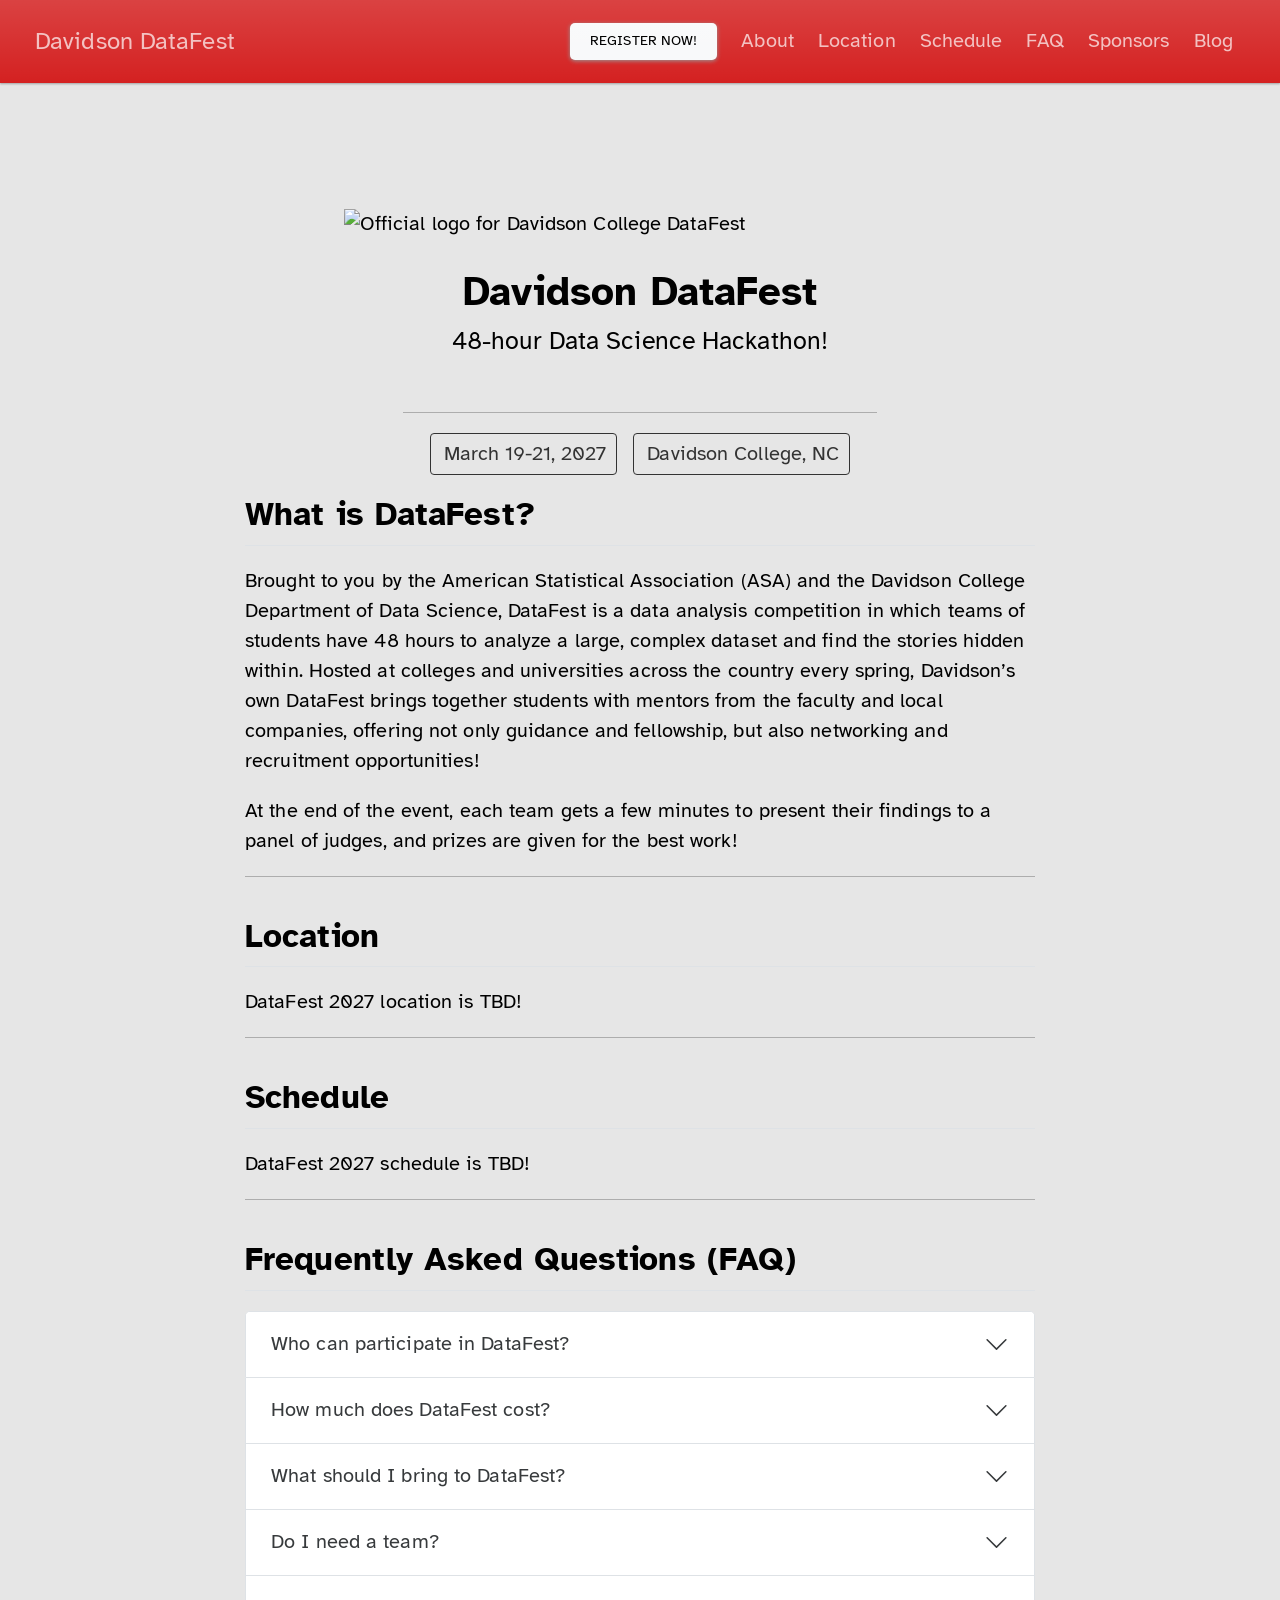
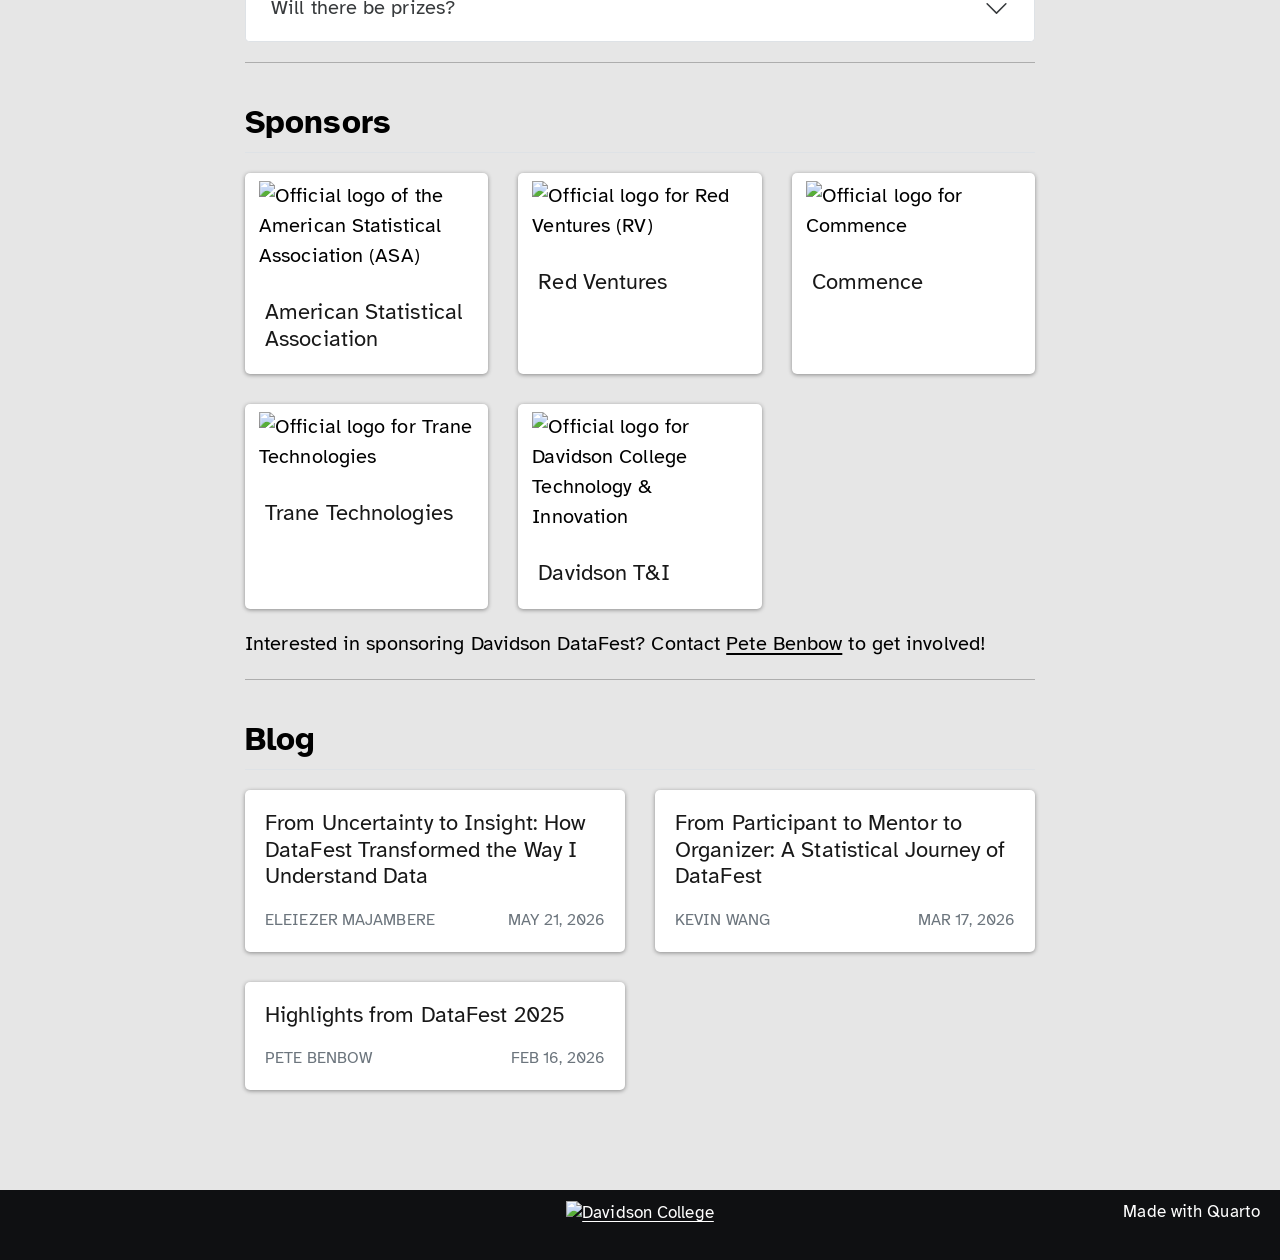
==== docs/index.html @ 332fe87e "Fix publish workflow: render in rocker/verse, not bare Quarto CLI blog/datafest2026.qmd runs an R ch" ====
<!DOCTYPE html>
<html xmlns="http://www.w3.org/1999/xhtml" lang="en" xml:lang="en"><head>

<meta charset="utf-8">
<meta name="generator" content="quarto-1.9.38">

<meta name="viewport" content="width=device-width, initial-scale=1.0, user-scalable=yes">


<title>Davidson DataFest</title>
<style>
/* Default styles provided by pandoc.
** See https://pandoc.org/MANUAL.html#variables-for-html for config info.
*/
code{white-space: pre-wrap;}
span.smallcaps{font-variant: small-caps;}
div.columns{display: flex; gap: min(4vw, 1.5em);}
div.column{flex: auto; overflow-x: auto;}
div.hanging-indent{margin-left: 1.5em; text-indent: -1.5em;}
ul.task-list{list-style: none;}
ul.task-list li input[type="checkbox"] {
  width: 0.8em;
  margin: 0 0.8em 0.2em -1em; /* quarto-specific, see https://github.com/quarto-dev/quarto-cli/issues/4556 */ 
  vertical-align: middle;
}
</style>


<script src="site_libs/quarto-nav/quarto-nav.js"></script>
<script src="site_libs/quarto-nav/headroom.min.js"></script>
<script src="site_libs/clipboard/clipboard.min.js"></script>
<script src="site_libs/quarto-search/autocomplete.umd.js"></script>
<script src="site_libs/quarto-search/fuse.min.js"></script>
<script src="site_libs/quarto-search/quarto-search.js"></script>
<meta name="quarto:offset" content="./">
<link href="./img/Circle-favicon-32x32.png" rel="icon" type="image/png">
<script src="site_libs/quarto-listing/list.min.js"></script>
<script src="site_libs/quarto-listing/quarto-listing.js"></script>
<script src="site_libs/quarto-html/quarto.js" type="module"></script>
<script src="site_libs/quarto-html/tabsets/tabsets.js" type="module"></script>
<script src="site_libs/quarto-html/popper.min.js"></script>
<script src="site_libs/quarto-html/tippy.umd.min.js"></script>
<link href="site_libs/quarto-html/tippy.css" rel="stylesheet">
<link href="site_libs/quarto-html/quarto-syntax-highlighting-15634bcf2e68342d4ad2dfa704d543f6.css" rel="stylesheet" id="quarto-text-highlighting-styles">
<script src="site_libs/bootstrap/bootstrap.min.js"></script>
<link href="site_libs/bootstrap/bootstrap-icons.css" rel="stylesheet">
<link href="site_libs/bootstrap/bootstrap-5e480b05771cd1fb9e33c2bde051bfa9.min.css" rel="stylesheet" append-hash="true" id="quarto-bootstrap" data-mode="light">
<link href="site_libs/quarto-contrib/accordion/accordion.css" rel="stylesheet">
<script id="quarto-search-options" type="application/json">{
  "location": "navbar",
  "copy-button": false,
  "collapse-after": 3,
  "panel-placement": "end",
  "type": "overlay",
  "limit": 50,
  "keyboard-shortcut": [
    "f",
    "/",
    "s"
  ],
  "show-item-context": false,
  "language": {
    "search-no-results-text": "No results",
    "search-matching-documents-text": "matching documents",
    "search-copy-link-title": "Copy link to search",
    "search-hide-matches-text": "Hide additional matches",
    "search-more-match-text": "more match in this document",
    "search-more-matches-text": "more matches in this document",
    "search-clear-button-title": "Clear",
    "search-text-placeholder": "",
    "search-detached-cancel-button-title": "Cancel",
    "search-submit-button-title": "Submit",
    "search-label": "Search"
  }
}</script>
<script>

  window.document.addEventListener("DOMContentLoaded", function (_event) {
    const listingTargetEl = window.document.querySelector('#listing-sponsors-listing .list');
    if (!listingTargetEl) {
      // No listing discovered, do not attach.
      return; 
    }

    const options = {
      valueNames: ['listing-title','listing-image','listing-image-alt',{ data: ['index'] },{ data: ['categories'] },{ data: ['listing-date-sort'] },{ data: ['listing-file-modified-sort'] }],
      
      searchColumns: ["listing-title","listing-image","listing-image-alt"],
    };

    window['quarto-listings'] = window['quarto-listings'] || {};
    window['quarto-listings']['listing-sponsors-listing'] = new List('listing-sponsors-listing', options);

    if (window['quarto-listing-loaded']) {
      window['quarto-listing-loaded']();
    }
  });

  window.addEventListener('hashchange',() => {
    if (window['quarto-listing-loaded']) {
      window['quarto-listing-loaded']();
    }
  })
  

  window.document.addEventListener("DOMContentLoaded", function (_event) {
    const listingTargetEl = window.document.querySelector('#listing-blog-listing .list');
    if (!listingTargetEl) {
      // No listing discovered, do not attach.
      return; 
    }

    const options = {
      valueNames: ['listing-title','listing-author','listing-date','listing-image','listing-description',{ data: ['index'] },{ data: ['categories'] },{ data: ['listing-date-sort'] },{ data: ['listing-file-modified-sort'] }],
      
      searchColumns: ["listing-title","listing-author","listing-date","listing-image","listing-description"],
    };

    window['quarto-listings'] = window['quarto-listings'] || {};
    window['quarto-listings']['listing-blog-listing'] = new List('listing-blog-listing', options);

    if (window['quarto-listing-loaded']) {
      window['quarto-listing-loaded']();
    }
  });

  window.addEventListener('hashchange',() => {
    if (window['quarto-listing-loaded']) {
      window['quarto-listing-loaded']();
    }
  })
  </script>
<style>html{ scroll-behavior: smooth; }</style>
<link rel="stylesheet" href="https://cdn.jsdelivr.net/npm/flipdown@0.3.2/dist/flipdown.min.css">
<script src="https://cdn.jsdelivr.net/npm/flipdown@0.3.2/dist/flipdown.min.js"></script>

  <script src="https://cdnjs.cloudflare.com/polyfill/v3/polyfill.min.js?features=es6"></script>
  <script defer="" src="https://cdn.jsdelivr.net/npm/mathjax@3/es5/tex-chtml-full.js" type="text/javascript"></script>

<script type="text/javascript">
const typesetMath = (el) => {
  if (window.MathJax) {
    // MathJax Typeset
    window.MathJax.typeset([el]);
  } else if (window.katex) {
    // KaTeX Render
    var mathElements = el.getElementsByClassName("math");
    var macros = [];
    for (var i = 0; i < mathElements.length; i++) {
      var texText = mathElements[i].firstChild;
      if (mathElements[i].tagName == "SPAN" && texText && texText.data) {
        window.katex.render(texText.data, mathElements[i], {
          displayMode: mathElements[i].classList.contains('display'),
          throwOnError: false,
          macros: macros,
          fleqn: false
        });
      }
    }
  }
}
window.Quarto = {
  typesetMath
};
</script>

<meta property="og:title" content="Davidson DataFest">
<meta property="og:description" content="48-hour Data Science Hackathon!">
<meta property="og:image" content="https://datasci.davidson.edu/datafest/img/datafest_davidson.png">
<meta property="og:site_name" content="Davidson DataFest">
<meta property="og:image:alt" content="Official logo for Davidson College DataFest">
<meta property="og:image:height" content="437">
<meta property="og:image:width" content="1634">
</head>

<body class="nav-fixed fullcontent quarto-light">

<div id="quarto-search-results"></div>
  <header id="quarto-header" class="headroom fixed-top">
    <nav class="navbar navbar-expand-lg " data-bs-theme="dark">
      <div class="navbar-container container-fluid">
      <div class="navbar-brand-container mx-auto">
    <a class="navbar-brand" href="./index.html">
    <span class="navbar-title">Davidson DataFest</span>
    </a>
  </div>
          <button class="navbar-toggler" type="button" data-bs-toggle="collapse" data-bs-target="#navbarCollapse" aria-controls="navbarCollapse" role="menu" aria-expanded="false" aria-label="Toggle navigation" onclick="if (window.quartoToggleHeadroom) { window.quartoToggleHeadroom(); }">
  <span class="navbar-toggler-icon"></span>
</button>
          <div class="collapse navbar-collapse" id="navbarCollapse">
            <ul class="navbar-nav navbar-nav-scroll ms-auto">
  <li class="nav-item">
    <a class="nav-link" href="https://forms.gle/tCDkfefZRxTFJRH79"> 
<span class="menu-text"><span class="btn btn-light">Register now!</span></span></a>
  </li>  
  <li class="nav-item">
    <a class="nav-link" href="./index.html#about"> 
<span class="menu-text">About</span></a>
  </li>  
  <li class="nav-item">
    <a class="nav-link" href="./index.html#location"> 
<span class="menu-text">Location</span></a>
  </li>  
  <li class="nav-item">
    <a class="nav-link" href="./index.html#schedule"> 
<span class="menu-text">Schedule</span></a>
  </li>  
  <li class="nav-item">
    <a class="nav-link" href="./index.html#faq"> 
<span class="menu-text">FAQ</span></a>
  </li>  
  <li class="nav-item">
    <a class="nav-link" href="./index.html#sponsors"> 
<span class="menu-text">Sponsors</span></a>
  </li>  
  <li class="nav-item">
    <a class="nav-link" href="./index.html#blog"> 
<span class="menu-text">Blog</span></a>
  </li>  
</ul>
          </div> <!-- /navcollapse -->
            <div class="quarto-navbar-tools">
</div>
      </div> <!-- /container-fluid -->
    </nav>
</header>
<!-- content -->
<div id="quarto-content" class="quarto-container page-columns page-rows-contents page-layout-article page-navbar">
<!-- sidebar -->
<!-- margin-sidebar -->
    
<!-- main -->
<main class="content" id="quarto-document-content">




<div class="quarto-about-jolla">
  <img src="img/datafest_davidson.png" alt="Official logo for Davidson College DataFest" class="about-image
  rectangle " style="width: 75%;" title="DataFest logo">
 <header id="title-block-header" class="quarto-title-block default">
<div class="quarto-title">
<h1 class="title">Davidson DataFest</h1>
<p class="subtitle lead">48-hour Data Science Hackathon!</p>
</div>
<div class="quarto-title-meta">
  </div>
</header><div id="hero-heading">
<div id="flipdown" class="flipdown" style="display:none;"></div>
<script>
  const targetDate = new Date('2027-03-19T15:00:00-05:00');
  const daysUntil = (targetDate - new Date()) / (1000 * 60 * 60 * 24);
  if (daysUntil > 0 && daysUntil < 100) {
    document.getElementById('flipdown').style.display = '';
    new FlipDown(targetDate.getTime() / 1000).start();
  }
</script>
</div> 
  <hr class="about-sep">
   <div class="about-links">
  <a href="" class="about-link" rel="" target="">
    <i class="bi bi-calendar-check-fill"></i>
     <span class="about-link-text">March 19-21, 2027</span>
  </a>
  <a href="" class="about-link" rel="" target="">
    <i class="bi bi-geo-alt-fill"></i>
     <span class="about-link-text">Davidson College, NC</span>
  </a>
</div>
</div>

<section id="about" class="level2">
<h2 data-anchor-id="about">What is DataFest?</h2>
<p>Brought to you by the American Statistical Association (ASA) and the Davidson College Department of Data Science, DataFest is a data analysis competition in which teams of students have 48 hours to analyze a large, complex dataset and find the stories hidden within. Hosted at colleges and universities across the country every spring, Davidson’s own DataFest brings together students with mentors from the faculty and local companies, offering not only guidance and fellowship, but also networking and recruitment opportunities!</p>
<p>At the end of the event, each team gets a few minutes to present their findings to a panel of judges, and prizes are given for the best work!</p>
<hr>
</section>
<section id="location" class="level2">
<h2 data-anchor-id="location">Location</h2>
<p>DataFest 2027 location is TBD!</p>
<!-- will be taking place in the Watson Life Sciences building on Davidson's campus. Limited parking is available in the Preyer lot, which is directly across the street at 226 Concord Rd, Davidson, NC 28036. Additional public parking is available along Concord Road.

<iframe src="https://www.google.com/maps/embed?pb=!1m18!1m12!1m3!1d1433.7712338430547!2d-80.84767879290608!3d35.49958731445351!2m3!1f0!2f0!3f0!3m2!1i1024!2i768!4f13.1!3m3!1m2!1s0x8856aa3657441de1%3A0x75a76ac021be6677!2sWatson%20Life%20Sciences%2C%20225%20Concord%20Rd%2C%20Davidson%2C%20NC%2028036!5e1!3m2!1sen!2sus!4v1770923375616!5m2!1sen!2sus" width="100%" height="450" style="border:0;" allowfullscreen="" loading="lazy" referrerpolicy="no-referrer-when-downgrade"></iframe>

![Map showing DataFest parking locations](img/datafest_parking.png){.lightbox}

![Watson floorplan showing key DataFest locations](img/watson_floorplan.png){.lightbox} -->
<hr>
</section>
<section id="schedule" class="level2">
<h2 data-anchor-id="schedule">Schedule</h2>
<p>DataFest 2027 schedule is TBD!</p>
<!-- ::: {.callout-note appearance="minimal"}

## Friday, March 20

|  |  |  |
|-----------|----------------------|----------|
| 3:30 - 4:00 PM | Sign in at the welcome desk, get your nametag and t-shirt, and proceed to Dana 146 for the kickoff. | Watson 140 (Blue) |
| 4:00 - 5:00 PM | Attend the **kickoff** event! Learn about our sponsors and this year's competition, and receive access to the dataset. | Dana 146 |
| 5:00 - 5:30 PM | Find a spot for your team in one of our group workspaces spread throughout Watson, and begin your initial data review and brainstorming! | Group workspaces |
| 5:30 - 6:00 PM | **Workshop**: "Organizing Your DataFest Project with Kanban" by Prof. Pete Benbow (Data Science) | Dana 146 |
| 6:00 - 6:30 PM | **Workshop**: "Working with your Data" by special guest speaker | Dana 146 |
| 6:30 - 7:00 PM | Pick up your Osito's Tacos dinner, take it back to your workspace, and get to work! | Watson 140 (Blue) |
| 7:00 - 7:30 PM | **Workshop**: "Finding Census Data" by Drs. Heyer and Wang and Prof. Benbow | Dana 146 |
| 7:30 - 10:00 PM | Work session | Group workspaces |

:::

::: {.callout-note appearance="minimal"}

## Saturday, March 21

|  |  |  |
|-----------|----------------------|----------|
| 9:00 - 10:00 AM | Pick up breakfast and coffee | Watson 140 (Blue) |
| 10:00 - 10:30 AM | **Workshop**: "Maps in R" by Dr. Laurie Heyer (Data Science) | Dana 146 |
| 10:30 - 11:00 AM | **Workshop**: "Machine Learning with Python" by Dr. Kevin Wang (Data Science) | Dana 146 |
| 11:00 AM - 12:30 PM | Work session | Group workspaces |
| 12:30 - 1:00 PM | Pick up your Mandolino's lunch! | Watson 140 (Blue) |
| 1:00 - 6:30 PM | Work session | Group workspaces |
| 6:30 - 7:00 PM | Pick up your Masala Mastee dinner! | Watson 140 (Blue) |
| 7:00 - 10:00 PM | Work session | Group workspaces |

:::

::: {.callout-note appearance="minimal"}

## Sunday, March 22

|  |  |  |
|-----------|----------------------|----------|
| 10:00 - 10:30 AM | Enjoy brunch, brought to you by Milkbread! | Watson 140 (Blue) |
| 10:30 AM - 12:30 PM | Work session | Group workspaces |
| 12:30 - 1:30 PM | Upload slides & practice presentations | Group workspaces |
| 1:30 - 2:45 PM | Present your work! Each team will have 3 minutes to share their insights and what they accomplished. | Dana 146 |
| 2:45 - 3:30 PM | Enjoy a snack and network with our sponsors while the judges deliberate. | Dana-Watson Courtyard |
| 3:30 - 4:00 PM | Attend the final ceremony where awards will be announced and a boatload of gratitude will be shared! | Dana 146 |

::: -->
<hr>
</section>
<section id="faq" class="level2">
<h2 data-anchor-id="faq">Frequently Asked Questions (FAQ)</h2>
<p></p><div id="faq" class="accordion quarto-accordion">
<div class="accordion-item">
<div class="accordion-header" id="heading-faq-datafestrticipate">
<button class="accordion-button collapsed" type="button" data-bs-toggle="collapse" data-bs-target="#collapse-faq-datafestrticipate" aria-expanded="false" aria-controls="collapse-faq-datafestrticipate">
<div class="accordion-header-content">Who can participate in DataFest?</div></button>
</div>
<div id="collapse-faq-datafestrticipate" class="accordion-collapse collapse" aria-labelledby="heading-faq-datafestrticipate" data-bs-parent="faq">
<div class="accordion-body">
<div class="accordion-body-content">DataFest is open to all currently-enrolled Davidson students. We want a diverse group representing various majors, class years, and skill levels to participate!</div></div>
</div>
</div>
<div class="accordion-item">
<div class="accordion-header" id="heading-faq-festcostticipants">
<button class="accordion-button collapsed" type="button" data-bs-toggle="collapse" data-bs-target="#collapse-faq-festcostticipants" aria-expanded="false" aria-controls="collapse-faq-festcostticipants">
<div class="accordion-header-content">How much does DataFest cost?</div></button>
</div>
<div id="collapse-faq-festcostticipants" class="accordion-collapse collapse" aria-labelledby="heading-faq-festcostticipants" data-bs-parent="faq">
<div class="accordion-body">
<div class="accordion-body-content">Participation in DataFest is 100% free to Davidson students! Our sponsors and the Data Science department will provide meals, snacks, and drinks for all participants.</div></div>
</div>
</div>
<div class="accordion-item">
<div class="accordion-header" id="heading-faq-datafestwithdata">
<button class="accordion-button collapsed" type="button" data-bs-toggle="collapse" data-bs-target="#collapse-faq-datafestwithdata" aria-expanded="false" aria-controls="collapse-faq-datafestwithdata">
<div class="accordion-header-content">What should I bring to DataFest?</div></button>
</div>
<div id="collapse-faq-datafestwithdata" class="accordion-collapse collapse" aria-labelledby="heading-faq-datafestwithdata" data-bs-parent="faq">
<div class="accordion-body">
<div class="accordion-body-content">Bring your laptop and charger, a water bottle, and any other essentials you might need for a full day of building cool stuff with data!</div></div>
</div>
</div>
<div class="accordion-item">
<div class="accordion-header" id="heading-faq-edateamtionform">
<button class="accordion-button collapsed" type="button" data-bs-toggle="collapse" data-bs-target="#collapse-faq-edateamtionform" aria-expanded="false" aria-controls="collapse-faq-edateamtionform">
<div class="accordion-header-content">Do I need a team?</div></button>
</div>
<div id="collapse-faq-edateamtionform" class="accordion-collapse collapse" aria-labelledby="heading-faq-edateamtionform" data-bs-parent="faq">
<div class="accordion-body">
<div class="accordion-body-content">While DataFest does organize students into teams of three, we do not require you to bring your own team with you. If you show up solo, we will find a team for you! But you can also form your own team prior to DataFest if you like by adding your teammates’ names on the registration form.</div></div>
</div>
</div>
<div class="accordion-item">
<div class="accordion-header" id="heading-faq-beprizestinsight">
<button class="accordion-button collapsed" type="button" data-bs-toggle="collapse" data-bs-target="#collapse-faq-beprizestinsight" aria-expanded="false" aria-controls="collapse-faq-beprizestinsight">
<div class="accordion-header-content">Will there be prizes?</div></button>
</div>
<div id="collapse-faq-beprizestinsight" class="accordion-collapse collapse" aria-labelledby="heading-faq-beprizestinsight" data-bs-parent="faq">
<div class="accordion-body">
<div class="accordion-body-content">Yes! We will be raffling off prizes throughout the weekend, plus teams have the opportunity to win additional prizes under three award categories that will be judged on the final day of the competition: (1) Best Visualization, (2) Best Use of External Data, and (3) Best Insight.</div></div>
</div>
</div>
</div>
<p></p>
<hr>
</section>
<section id="sponsors" class="level2">
<h2 data-anchor-id="sponsors">Sponsors</h2>
<div id="listing-sponsors-listing" class="quarto-listing quarto-listing-container-grid">
<div class="list grid quarto-listing-cols-3">
<div class="g-col-1" data-index="0">
<a href="https://www.amstat.org/" class="quarto-grid-link">
<div class="quarto-grid-item card h-100 card-left">
<p class="card-img-top">
<img loading="lazy" src="img/asa_logo.png" class="thumbnail-image card-img" style="height: 150px;" alt="Official logo of the American Statistical Association (ASA)">
</p>
<div class="card-body post-contents">
<h5 class="no-anchor card-title listing-title">
American Statistical Association
</h5>
</div>
</div></a>
</div>
<div class="g-col-1" data-index="1">
<a href="https://www.redventures.com/" class="quarto-grid-link">
<div class="quarto-grid-item card h-100 card-left">
<p class="card-img-top">
<img loading="lazy" src="img/RV-Primary-Glyph-Full-Color.png" class="thumbnail-image card-img" style="height: 150px;" alt="Official logo for Red Ventures (RV)">
</p>
<div class="card-body post-contents">
<h5 class="no-anchor card-title listing-title">
Red Ventures
</h5>
</div>
</div></a>
</div>
<div class="g-col-1" data-index="2">
<a href="https://www.commence.ai/" class="quarto-grid-link">
<div class="quarto-grid-item card h-100 card-left">
<p class="card-img-top">
<img loading="lazy" src="img/commence_ai_logo.jpg" class="thumbnail-image card-img" style="height: 150px;" alt="Official logo for Commence">
</p>
<div class="card-body post-contents">
<h5 class="no-anchor card-title listing-title">
Commence
</h5>
</div>
</div></a>
</div>
<div class="g-col-1" data-index="3">
<a href="https://www.tranetechnologies.com/" class="quarto-grid-link">
<div class="quarto-grid-item card h-100 card-left">
<p class="card-img-top">
<img loading="lazy" src="img/trane-logo.png" class="thumbnail-image card-img" style="height: 150px;" alt="Official logo for Trane Technologies">
</p>
<div class="card-body post-contents">
<h5 class="no-anchor card-title listing-title">
Trane Technologies
</h5>
</div>
</div></a>
</div>
<div class="g-col-1" data-index="4">
<a href="https://www.davidson.edu/offices-and-services/technology-innovation" class="quarto-grid-link">
<div class="quarto-grid-item card h-100 card-left">
<p class="card-img-top">
<img loading="lazy" src="img/ti-CMYK-stacked-vector.png" class="thumbnail-image card-img" style="height: 150px;" alt="Official logo for Davidson College Technology &amp; Innovation">
</p>
<div class="card-body post-contents">
<h5 class="no-anchor card-title listing-title">
Davidson T&amp;I
</h5>
</div>
</div></a>
</div>
</div>
<div class="listing-no-matching d-none">No matching items</div>
</div>
<p>Interested in sponsoring Davidson DataFest? Contact <a href="mailto:pebenbow@davidson.edu">Pete Benbow</a> to get involved!</p>
<hr>
</section>
<section id="blog" class="level2">
<h2 data-anchor-id="blog">Blog</h2>
<div id="listing-blog-listing" class="quarto-listing quarto-listing-container-grid">
<div class="list grid quarto-listing-cols-2">
<div class="g-col-1" data-index="0" data-listing-date-sort="1779336000000" data-listing-file-modified-sort="1786376894386" data-listing-date-modified-sort="NaN" data-listing-reading-time-sort="2" data-listing-word-count-sort="212">
<a href="./blog/datafest2026.html" class="quarto-grid-link">
<div class="quarto-grid-item card h-100 card-left">
<!-- img(9CEB782EFEE6)[progressive=false, height=150px, lazy=true]:blog-listing:blog/datafest2026.html -->
<div class="card-body post-contents">
<h5 class="no-anchor card-title listing-title">
From Uncertainty to Insight: How DataFest Transformed the Way I Understand Data
</h5>
<div class="card-text listing-description delink">
<!-- desc(5A0113B34292)[max=175]:blog/datafest2026.html -->
</div>
<div class="card-attribution card-text-small justify">
<div class="listing-author">
Eleiezer Majambere
</div>
<div class="listing-date">
May 21, 2026
</div>
</div>
</div>
</div></a>
</div>
<div class="g-col-1" data-index="1" data-listing-date-sort="1773720000000" data-listing-file-modified-sort="1786376894387" data-listing-date-modified-sort="NaN" data-listing-reading-time-sort="4" data-listing-word-count-sort="753">
<a href="./blog/from_participant_to_mentor_to_organizer.html" class="quarto-grid-link">
<div class="quarto-grid-item card h-100 card-left">
<!-- img(9CEB782EFEE6)[progressive=false, height=150px, lazy=true]:blog-listing:blog/from_participant_to_mentor_to_organizer.html -->
<div class="card-body post-contents">
<h5 class="no-anchor card-title listing-title">
From Participant to Mentor to Organizer: A Statistical Journey of DataFest
</h5>
<div class="card-text listing-description delink">
<!-- desc(5A0113B34292)[max=175]:blog/from_participant_to_mentor_to_organizer.html -->
</div>
<div class="card-attribution card-text-small justify">
<div class="listing-author">
Kevin Wang
</div>
<div class="listing-date">
Mar 17, 2026
</div>
</div>
</div>
</div></a>
</div>
<div class="g-col-1" data-index="2" data-listing-date-sort="1771218000000" data-listing-file-modified-sort="1786376894385" data-listing-date-modified-sort="NaN" data-listing-reading-time-sort="1" data-listing-word-count-sort="114">
<a href="./blog/datafest2025.html" class="quarto-grid-link">
<div class="quarto-grid-item card h-100 card-left">
<!-- img(9CEB782EFEE6)[progressive=false, height=150px, lazy=true]:blog-listing:blog/datafest2025.html -->
<div class="card-body post-contents">
<h5 class="no-anchor card-title listing-title">
Highlights from DataFest 2025
</h5>
<div class="card-text listing-description delink">
<!-- desc(5A0113B34292)[max=175]:blog/datafest2025.html -->
</div>
<div class="card-attribution card-text-small justify">
<div class="listing-author">
Pete Benbow
</div>
<div class="listing-date">
Feb 16, 2026
</div>
</div>
</div>
</div></a>
</div>
</div>
<div class="listing-no-matching d-none">No matching items</div>
</div>




</section>

</main> <!-- /main -->
<script id="quarto-html-after-body" type="application/javascript">
  window.document.addEventListener("DOMContentLoaded", function (event) {
    const isCodeAnnotation = (el) => {
      for (const clz of el.classList) {
        if (clz.startsWith('code-annotation-')) {                     
          return true;
        }
      }
      return false;
    }
    const onCopySuccess = function(e) {
      // button target
      const button = e.trigger;
      // don't keep focus
      button.blur();
      // flash "checked"
      button.classList.add('code-copy-button-checked');
      var currentTitle = button.getAttribute("title");
      button.setAttribute("title", "Copied!");
      let tooltip;
      if (window.bootstrap) {
        button.setAttribute("data-bs-toggle", "tooltip");
        button.setAttribute("data-bs-placement", "left");
        button.setAttribute("data-bs-title", "Copied!");
        tooltip = new bootstrap.Tooltip(button, 
          { trigger: "manual", 
            customClass: "code-copy-button-tooltip",
            offset: [0, -8]});
        tooltip.show();    
      }
      setTimeout(function() {
        if (tooltip) {
          tooltip.hide();
          button.removeAttribute("data-bs-title");
          button.removeAttribute("data-bs-toggle");
          button.removeAttribute("data-bs-placement");
        }
        button.setAttribute("title", currentTitle);
        button.classList.remove('code-copy-button-checked');
      }, 1000);
      // clear code selection
      e.clearSelection();
    }
    const getTextToCopy = function(trigger) {
      const outerScaffold = trigger.parentElement.cloneNode(true);
      const codeEl = outerScaffold.querySelector('code');
      for (const childEl of codeEl.children) {
        if (isCodeAnnotation(childEl)) {
          childEl.remove();
        }
      }
      return codeEl.innerText;
    }
    const clipboard = new window.ClipboardJS('.code-copy-button:not([data-in-quarto-modal])', {
      text: getTextToCopy
    });
    clipboard.on('success', onCopySuccess);
    if (window.document.getElementById('quarto-embedded-source-code-modal')) {
      const clipboardModal = new window.ClipboardJS('.code-copy-button[data-in-quarto-modal]', {
        text: getTextToCopy,
        container: window.document.getElementById('quarto-embedded-source-code-modal')
      });
      clipboardModal.on('success', onCopySuccess);
    }
      var localhostRegex = new RegExp(/^(?:http|https):\/\/localhost\:?[0-9]*\//);
      var mailtoRegex = new RegExp(/^mailto:/);
        var filterRegex = new RegExp("https:\/\/datasci\.davidson\.edu\/datafest");
      var isInternal = (href) => {
          return filterRegex.test(href) || localhostRegex.test(href) || mailtoRegex.test(href);
      }
      // Inspect non-navigation links and adorn them if external
     var links = window.document.querySelectorAll('a[href]:not(.nav-link):not(.navbar-brand):not(.toc-action):not(.sidebar-link):not(.sidebar-item-toggle):not(.pagination-link):not(.no-external):not([aria-hidden]):not(.dropdown-item):not(.quarto-navigation-tool):not(.about-link)');
      for (var i=0; i<links.length; i++) {
        const link = links[i];
        if (!isInternal(link.href)) {
          // undo the damage that might have been done by quarto-nav.js in the case of
          // links that we want to consider external
          if (link.dataset.originalHref !== undefined) {
            link.href = link.dataset.originalHref;
          }
        }
      }
    function tippyHover(el, contentFn, onTriggerFn, onUntriggerFn) {
      const config = {
        allowHTML: true,
        maxWidth: 500,
        delay: 100,
        arrow: false,
        appendTo: function(el) {
            return el.parentElement;
        },
        interactive: true,
        interactiveBorder: 10,
        theme: 'quarto',
        placement: 'bottom-start',
      };
      if (contentFn) {
        config.content = contentFn;
      }
      if (onTriggerFn) {
        config.onTrigger = onTriggerFn;
      }
      if (onUntriggerFn) {
        config.onUntrigger = onUntriggerFn;
      }
      window.tippy(el, config); 
    }
    const noterefs = window.document.querySelectorAll('a[role="doc-noteref"]');
    for (var i=0; i<noterefs.length; i++) {
      const ref = noterefs[i];
      tippyHover(ref, function() {
        // use id or data attribute instead here
        let href = ref.getAttribute('data-footnote-href') || ref.getAttribute('href');
        try { href = new URL(href).hash; } catch {}
        const id = href.replace(/^#\/?/, "");
        const note = window.document.getElementById(id);
        if (note) {
          return note.innerHTML;
        } else {
          return "";
        }
      });
    }
    const xrefs = window.document.querySelectorAll('a.quarto-xref');
    const processXRef = (id, note) => {
      // Strip column container classes
      const stripColumnClz = (el) => {
        el.classList.remove("page-full", "page-columns");
        if (el.children) {
          for (const child of el.children) {
            stripColumnClz(child);
          }
        }
      }
      stripColumnClz(note)
      if (id === null || id.startsWith('sec-')) {
        // Special case sections, only their first couple elements
        const container = document.createElement("div");
        if (note.children && note.children.length > 2) {
          container.appendChild(note.children[0].cloneNode(true));
          for (let i = 1; i < note.children.length; i++) {
            const child = note.children[i];
            if (child.tagName === "P" && child.innerText === "") {
              continue;
            } else {
              container.appendChild(child.cloneNode(true));
              break;
            }
          }
          if (window.Quarto?.typesetMath) {
            window.Quarto.typesetMath(container);
          }
          return container.innerHTML
        } else {
          if (window.Quarto?.typesetMath) {
            window.Quarto.typesetMath(note);
          }
          return note.innerHTML;
        }
      } else {
        // Remove any anchor links if they are present
        const anchorLink = note.querySelector('a.anchorjs-link');
        if (anchorLink) {
          anchorLink.remove();
        }
        if (window.Quarto?.typesetMath) {
          window.Quarto.typesetMath(note);
        }
        if (note.classList.contains("callout")) {
          return note.outerHTML;
        } else {
          return note.innerHTML;
        }
      }
    }
    for (var i=0; i<xrefs.length; i++) {
      const xref = xrefs[i];
      tippyHover(xref, undefined, function(instance) {
        instance.disable();
        let url = xref.getAttribute('href');
        let hash = undefined; 
        if (url.startsWith('#')) {
          hash = url;
        } else {
          try { hash = new URL(url).hash; } catch {}
        }
        if (hash) {
          const id = hash.replace(/^#\/?/, "");
          const note = window.document.getElementById(id);
          if (note !== null) {
            try {
              const html = processXRef(id, note.cloneNode(true));
              instance.setContent(html);
            } finally {
              instance.enable();
              instance.show();
            }
          } else {
            // See if we can fetch this
            fetch(url.split('#')[0])
            .then(res => res.text())
            .then(html => {
              const parser = new DOMParser();
              const htmlDoc = parser.parseFromString(html, "text/html");
              const note = htmlDoc.getElementById(id);
              if (note !== null) {
                const html = processXRef(id, note);
                instance.setContent(html);
              } 
            }).finally(() => {
              instance.enable();
              instance.show();
            });
          }
        } else {
          // See if we can fetch a full url (with no hash to target)
          // This is a special case and we should probably do some content thinning / targeting
          fetch(url)
          .then(res => res.text())
          .then(html => {
            const parser = new DOMParser();
            const htmlDoc = parser.parseFromString(html, "text/html");
            const note = htmlDoc.querySelector('main.content');
            if (note !== null) {
              // This should only happen for chapter cross references
              // (since there is no id in the URL)
              // remove the first header
              if (note.children.length > 0 && note.children[0].tagName === "HEADER") {
                note.children[0].remove();
              }
              const html = processXRef(null, note);
              instance.setContent(html);
            } 
          }).finally(() => {
            instance.enable();
            instance.show();
          });
        }
      }, function(instance) {
      });
    }
        let selectedAnnoteEl;
        const selectorForAnnotation = ( cell, annotation) => {
          let cellAttr = 'data-code-cell="' + cell + '"';
          let lineAttr = 'data-code-annotation="' +  annotation + '"';
          const selector = 'span[' + cellAttr + '][' + lineAttr + ']';
          return selector;
        }
        const selectCodeLines = (annoteEl) => {
          const doc = window.document;
          const targetCell = annoteEl.getAttribute("data-target-cell");
          const targetAnnotation = annoteEl.getAttribute("data-target-annotation");
          const annoteSpan = window.document.querySelector(selectorForAnnotation(targetCell, targetAnnotation));
          const lines = annoteSpan.getAttribute("data-code-lines").split(",");
          const lineIds = lines.map((line) => {
            return targetCell + "-" + line;
          })
          let top = null;
          let height = null;
          let parent = null;
          if (lineIds.length > 0) {
              //compute the position of the single el (top and bottom and make a div)
              const el = window.document.getElementById(lineIds[0]);
              top = el.offsetTop;
              height = el.offsetHeight;
              parent = el.parentElement.parentElement;
            if (lineIds.length > 1) {
              const lastEl = window.document.getElementById(lineIds[lineIds.length - 1]);
              const bottom = lastEl.offsetTop + lastEl.offsetHeight;
              height = bottom - top;
            }
            if (top !== null && height !== null && parent !== null) {
              // cook up a div (if necessary) and position it 
              let div = window.document.getElementById("code-annotation-line-highlight");
              if (div === null) {
                div = window.document.createElement("div");
                div.setAttribute("id", "code-annotation-line-highlight");
                div.style.position = 'absolute';
                parent.appendChild(div);
              }
              div.style.top = top - 2 + "px";
              div.style.height = height + 4 + "px";
              div.style.left = 0;
              let gutterDiv = window.document.getElementById("code-annotation-line-highlight-gutter");
              if (gutterDiv === null) {
                gutterDiv = window.document.createElement("div");
                gutterDiv.setAttribute("id", "code-annotation-line-highlight-gutter");
                gutterDiv.style.position = 'absolute';
                const codeCell = window.document.getElementById(targetCell);
                const gutter = codeCell.querySelector('.code-annotation-gutter');
                gutter.appendChild(gutterDiv);
              }
              gutterDiv.style.top = top - 2 + "px";
              gutterDiv.style.height = height + 4 + "px";
            }
            selectedAnnoteEl = annoteEl;
          }
        };
        const unselectCodeLines = () => {
          const elementsIds = ["code-annotation-line-highlight", "code-annotation-line-highlight-gutter"];
          elementsIds.forEach((elId) => {
            const div = window.document.getElementById(elId);
            if (div) {
              div.remove();
            }
          });
          selectedAnnoteEl = undefined;
        };
          // Handle positioning of the toggle
      window.addEventListener(
        "resize",
        throttle(() => {
          elRect = undefined;
          if (selectedAnnoteEl) {
            selectCodeLines(selectedAnnoteEl);
          }
        }, 10)
      );
      function throttle(fn, ms) {
      let throttle = false;
      let timer;
        return (...args) => {
          if(!throttle) { // first call gets through
              fn.apply(this, args);
              throttle = true;
          } else { // all the others get throttled
              if(timer) clearTimeout(timer); // cancel #2
              timer = setTimeout(() => {
                fn.apply(this, args);
                timer = throttle = false;
              }, ms);
          }
        };
      }
        // Attach click handler to the DT
        const annoteDls = window.document.querySelectorAll('dt[data-target-cell]');
        for (const annoteDlNode of annoteDls) {
          annoteDlNode.addEventListener('click', (event) => {
            const clickedEl = event.target;
            if (clickedEl !== selectedAnnoteEl) {
              unselectCodeLines();
              const activeEl = window.document.querySelector('dt[data-target-cell].code-annotation-active');
              if (activeEl) {
                activeEl.classList.remove('code-annotation-active');
              }
              selectCodeLines(clickedEl);
              clickedEl.classList.add('code-annotation-active');
            } else {
              // Unselect the line
              unselectCodeLines();
              clickedEl.classList.remove('code-annotation-active');
            }
          });
        }
    const findCites = (el) => {
      const parentEl = el.parentElement;
      if (parentEl) {
        const cites = parentEl.dataset.cites;
        if (cites) {
          return {
            el,
            cites: cites.split(' ')
          };
        } else {
          return findCites(el.parentElement)
        }
      } else {
        return undefined;
      }
    };
    var bibliorefs = window.document.querySelectorAll('a[role="doc-biblioref"]');
    for (var i=0; i<bibliorefs.length; i++) {
      const ref = bibliorefs[i];
      const citeInfo = findCites(ref);
      if (citeInfo) {
        tippyHover(citeInfo.el, function() {
          var popup = window.document.createElement('div');
          citeInfo.cites.forEach(function(cite) {
            var citeDiv = window.document.createElement('div');
            citeDiv.classList.add('hanging-indent');
            citeDiv.classList.add('csl-entry');
            var biblioDiv = window.document.getElementById('ref-' + cite);
            if (biblioDiv) {
              citeDiv.innerHTML = biblioDiv.innerHTML;
            }
            popup.appendChild(citeDiv);
          });
          return popup.innerHTML;
        });
      }
    }
  });
  </script>
</div> <!-- /content -->
<footer class="footer">
  <div class="nav-footer">
    <div class="nav-footer-left">
      &nbsp;
    </div>   
    <div class="nav-footer-center">
<p><a href="https://davidson.edu"><img src="img/davidson-wordmark-horizontal-lockup-white_sm.png" class="img-fluid" style="width:50.0%" target="_blank" alt="Davidson College"></a></p>
</div>
    <div class="nav-footer-right">
<p>Made with Quarto</p>
</div>
  </div>
</footer>




<script src="site_libs/quarto-html/zenscroll-min.js"></script>
</body></html>
---- docs/site_libs/quarto-html/quarto-syntax-highlighting-15634bcf2e68342d4ad2dfa704d543f6.css ----
/* quarto syntax highlight colors */
:root {
  --quarto-hl-ot-color: #003B4F;
  --quarto-hl-at-color: #657422;
  --quarto-hl-ss-color: #20794D;
  --quarto-hl-an-color: #5E5E5E;
  --quarto-hl-fu-color: #4758AB;
  --quarto-hl-st-color: #20794D;
  --quarto-hl-cf-color: #003B4F;
  --quarto-hl-op-color: #5E5E5E;
  --quarto-hl-er-color: #AD0000;
  --quarto-hl-bn-color: #AD0000;
  --quarto-hl-al-color: #AD0000;
  --quarto-hl-va-color: #111111;
  --quarto-hl-bu-color: inherit;
  --quarto-hl-ex-color: inherit;
  --quarto-hl-pp-color: #AD0000;
  --quarto-hl-in-color: #5E5E5E;
  --quarto-hl-vs-color: #20794D;
  --quarto-hl-wa-color: #5E5E5E;
  --quarto-hl-do-color: #5E5E5E;
  --quarto-hl-im-color: #00769E;
  --quarto-hl-ch-color: #20794D;
  --quarto-hl-dt-color: #AD0000;
  --quarto-hl-fl-color: #AD0000;
  --quarto-hl-co-color: #5E5E5E;
  --quarto-hl-cv-color: #5E5E5E;
  --quarto-hl-cn-color: #8f5902;
  --quarto-hl-sc-color: #5E5E5E;
  --quarto-hl-dv-color: #AD0000;
  --quarto-hl-kw-color: #003B4F;
}

/* other quarto variables */
:root {
  --quarto-font-monospace: SFMono-Regular, Menlo, Monaco, Consolas, "Liberation Mono", "Courier New", monospace;
}

/* syntax highlight based on Pandoc's rules */
pre > code.sourceCode > span {
  color: #003B4F;
}

code.sourceCode > span {
  color: #003B4F;
}

div.sourceCode,
div.sourceCode pre.sourceCode {
  color: #003B4F;
}

/* Normal */
code span {
  color: #003B4F;
}

/* Alert */
code span.al {
  color: #AD0000;
  font-style: inherit;
}

/* Annotation */
code span.an {
  color: #5E5E5E;
  font-style: inherit;
}

/* Attribute */
code span.at {
  color: #657422;
  font-style: inherit;
}

/* BaseN */
code span.bn {
  color: #AD0000;
  font-style: inherit;
}

/* BuiltIn */
code span.bu {
  font-style: inherit;
}

/* ControlFlow */
code span.cf {
  color: #003B4F;
  font-weight: bold;
  font-style: inherit;
}

/* Char */
code span.ch {
  color: #20794D;
  font-style: inherit;
}

/* Constant */
code span.cn {
  color: #8f5902;
  font-style: inherit;
}

/* Comment */
code span.co {
  color: #5E5E5E;
  font-style: inherit;
}

/* CommentVar */
code span.cv {
  color: #5E5E5E;
  font-style: italic;
}

/* Documentation */
code span.do {
  color: #5E5E5E;
  font-style: italic;
}

/* DataType */
code span.dt {
  color: #AD0000;
  font-style: inherit;
}

/* DecVal */
code span.dv {
  color: #AD0000;
  font-style: inherit;
}

/* Error */
code span.er {
  color: #AD0000;
  font-style: inherit;
}

/* Extension */
code span.ex {
  font-style: inherit;
}

/* Float */
code span.fl {
  color: #AD0000;
  font-style: inherit;
}

/* Function */
code span.fu {
  color: #4758AB;
  font-style: inherit;
}

/* Import */
code span.im {
  color: #00769E;
  font-style: inherit;
}

/* Information */
code span.in {
  color: #5E5E5E;
  font-style: inherit;
}

/* Keyword */
code span.kw {
  color: #003B4F;
  font-weight: bold;
  font-style: inherit;
}

/* Operator */
code span.op {
  color: #5E5E5E;
  font-style: inherit;
}

/* Other */
code span.ot {
  color: #003B4F;
  font-style: inherit;
}

/* Preprocessor */
code span.pp {
  color: #AD0000;
  font-style: inherit;
}

/* SpecialChar */
code span.sc {
  color: #5E5E5E;
  font-style: inherit;
}

/* SpecialString */
code span.ss {
  color: #20794D;
  font-style: inherit;
}

/* String */
code span.st {
  color: #20794D;
  font-style: inherit;
}

/* Variable */
code span.va {
  color: #111111;
  font-style: inherit;
}

/* VerbatimString */
code span.vs {
  color: #20794D;
  font-style: inherit;
}

/* Warning */
code span.wa {
  color: #5E5E5E;
  font-style: italic;
}

.prevent-inlining {
  content: "</";
}

/*# sourceMappingURL=f23921c56f73e400b49028c9186a1aa0.css.map */
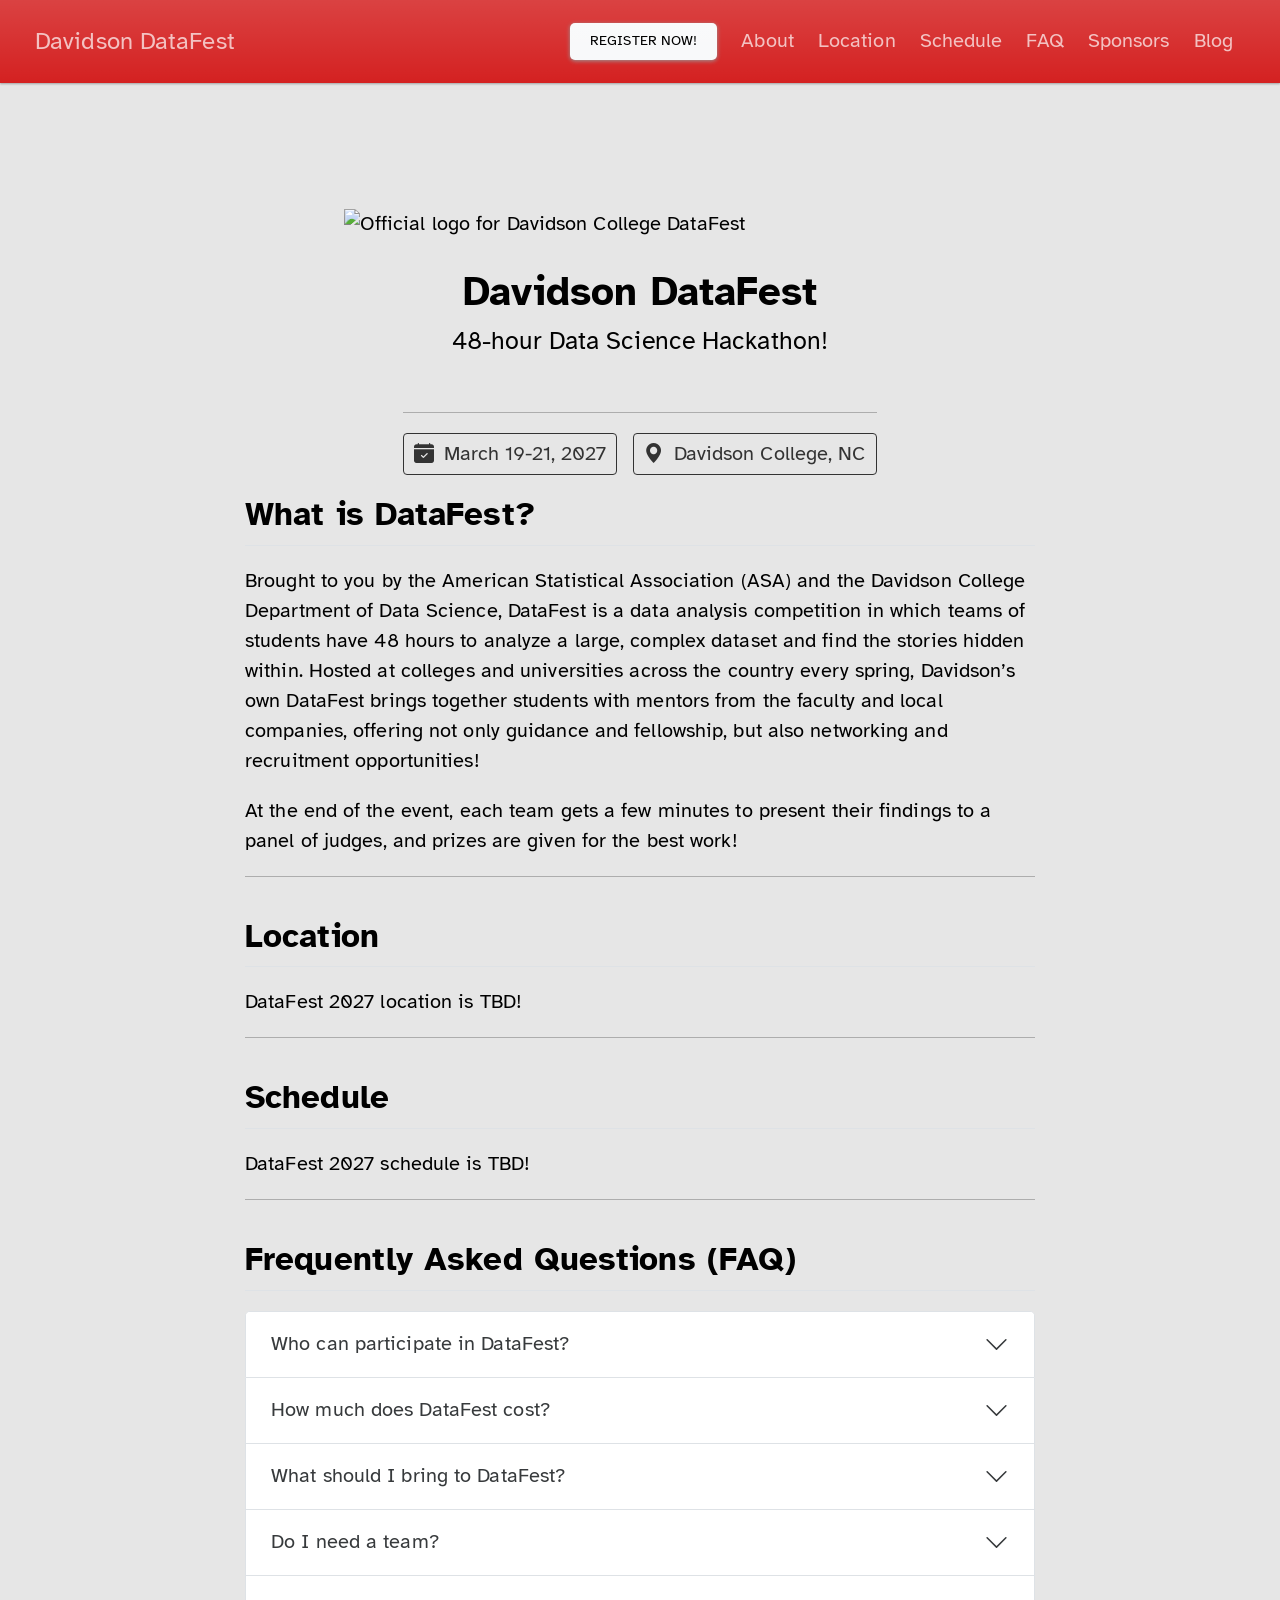
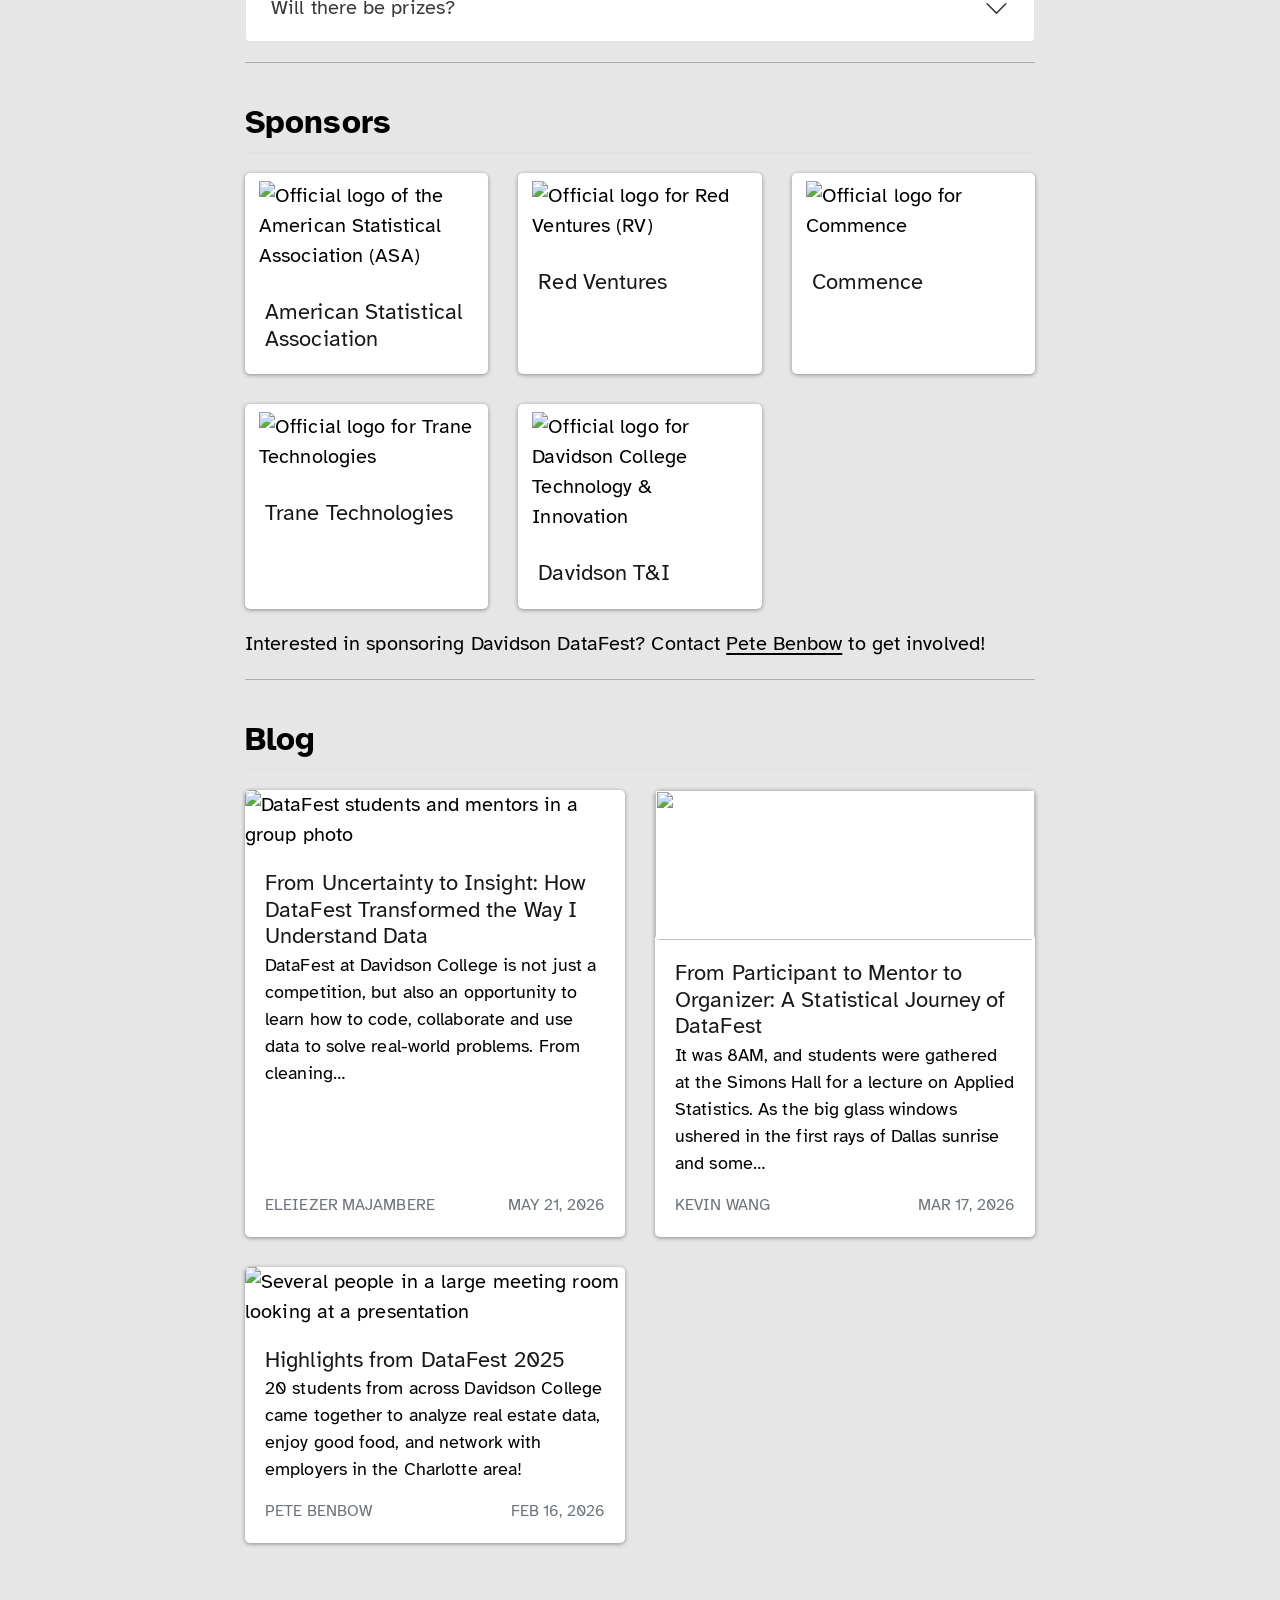
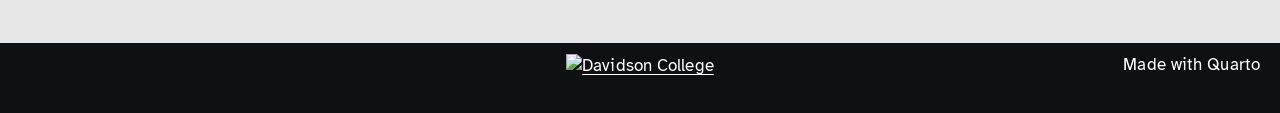
==== commit bd53f36e: "Revert accidental docs/ re-render from local Quarto 1.9.38 The previous commit's git add -A accident" ====
--- a/docs/index.html
+++ b/docs/index.html
@@ -2,16 +2,13 @@
 <html xmlns="http://www.w3.org/1999/xhtml" lang="en" xml:lang="en"><head>
 
 <meta charset="utf-8">
-<meta name="generator" content="quarto-1.9.38">
+<meta name="generator" content="quarto-1.6.40">
 
 <meta name="viewport" content="width=device-width, initial-scale=1.0, user-scalable=yes">
 
 
 <title>Davidson DataFest</title>
 <style>
-/* Default styles provided by pandoc.
-** See https://pandoc.org/MANUAL.html#variables-for-html for config info.
-*/
 code{white-space: pre-wrap;}
 span.smallcaps{font-variant: small-caps;}
 div.columns{display: flex; gap: min(4vw, 1.5em);}
@@ -36,15 +33,14 @@
 <link href="./img/Circle-favicon-32x32.png" rel="icon" type="image/png">
 <script src="site_libs/quarto-listing/list.min.js"></script>
 <script src="site_libs/quarto-listing/quarto-listing.js"></script>
-<script src="site_libs/quarto-html/quarto.js" type="module"></script>
-<script src="site_libs/quarto-html/tabsets/tabsets.js" type="module"></script>
+<script src="site_libs/quarto-html/quarto.js"></script>
 <script src="site_libs/quarto-html/popper.min.js"></script>
 <script src="site_libs/quarto-html/tippy.umd.min.js"></script>
 <link href="site_libs/quarto-html/tippy.css" rel="stylesheet">
-<link href="site_libs/quarto-html/quarto-syntax-highlighting-15634bcf2e68342d4ad2dfa704d543f6.css" rel="stylesheet" id="quarto-text-highlighting-styles">
+<link href="site_libs/quarto-html/quarto-syntax-highlighting-549806ee2085284f45b00abea8c6df48.css" rel="stylesheet" id="quarto-text-highlighting-styles">
 <script src="site_libs/bootstrap/bootstrap.min.js"></script>
 <link href="site_libs/bootstrap/bootstrap-icons.css" rel="stylesheet">
-<link href="site_libs/bootstrap/bootstrap-5e480b05771cd1fb9e33c2bde051bfa9.min.css" rel="stylesheet" append-hash="true" id="quarto-bootstrap" data-mode="light">
+<link href="site_libs/bootstrap/bootstrap-d6798761167c14416198b8fd769de860.min.css" rel="stylesheet" append-hash="true" id="quarto-bootstrap" data-mode="light">
 <link href="site_libs/quarto-contrib/accordion/accordion.css" rel="stylesheet">
 <script id="quarto-search-options" type="application/json">{
   "location": "navbar",
@@ -135,7 +131,7 @@
 <script src="https://cdn.jsdelivr.net/npm/flipdown@0.3.2/dist/flipdown.min.js"></script>
 
   <script src="https://cdnjs.cloudflare.com/polyfill/v3/polyfill.min.js?features=es6"></script>
-  <script defer="" src="https://cdn.jsdelivr.net/npm/mathjax@3/es5/tex-chtml-full.js" type="text/javascript"></script>
+  <script src="https://cdn.jsdelivr.net/npm/mathjax@3/es5/tex-chtml-full.js" type="text/javascript"></script>
 
 <script type="text/javascript">
 const typesetMath = (el) => {
@@ -148,7 +144,7 @@
     var macros = [];
     for (var i = 0; i < mathElements.length; i++) {
       var texText = mathElements[i].firstChild;
-      if (mathElements[i].tagName == "SPAN" && texText && texText.data) {
+      if (mathElements[i].tagName == "SPAN") {
         window.katex.render(texText.data, mathElements[i], {
           displayMode: mathElements[i].classList.contains('display'),
           throwOnError: false,
@@ -166,14 +162,14 @@
 
 <meta property="og:title" content="Davidson DataFest">
 <meta property="og:description" content="48-hour Data Science Hackathon!">
-<meta property="og:image" content="https://datasci.davidson.edu/datafest/img/datafest_davidson.png">
+<meta property="og:image" content="https://davidsoncollege-datascience.github.io/datafest/img/datafest_davidson.png">
 <meta property="og:site_name" content="Davidson DataFest">
 <meta property="og:image:alt" content="Official logo for Davidson College DataFest">
 <meta property="og:image:height" content="437">
 <meta property="og:image:width" content="1634">
 </head>
 
-<body class="nav-fixed fullcontent quarto-light">
+<body class="nav-fixed fullcontent">
 
 <div id="quarto-search-results"></div>
   <header id="quarto-header" class="headroom fixed-top">
@@ -405,69 +401,76 @@
 <a href="https://www.amstat.org/" class="quarto-grid-link">
 <div class="quarto-grid-item card h-100 card-left">
 <p class="card-img-top">
-<img loading="lazy" src="img/asa_logo.png" class="thumbnail-image card-img" style="height: 150px;" alt="Official logo of the American Statistical Association (ASA)">
+<img loading="lazy" src="./img/asa_logo.png" class="thumbnail-image card-img" style="height: 150px;" alt="Official logo of the American Statistical Association (ASA)">
 </p>
 <div class="card-body post-contents">
 <h5 class="no-anchor card-title listing-title">
 American Statistical Association
 </h5>
 </div>
-</div></a>
+</div>
+</a>
 </div>
 <div class="g-col-1" data-index="1">
 <a href="https://www.redventures.com/" class="quarto-grid-link">
 <div class="quarto-grid-item card h-100 card-left">
 <p class="card-img-top">
-<img loading="lazy" src="img/RV-Primary-Glyph-Full-Color.png" class="thumbnail-image card-img" style="height: 150px;" alt="Official logo for Red Ventures (RV)">
+<img loading="lazy" src="./img/RV-Primary-Glyph-Full-Color.png" class="thumbnail-image card-img" style="height: 150px;" alt="Official logo for Red Ventures (RV)">
 </p>
 <div class="card-body post-contents">
 <h5 class="no-anchor card-title listing-title">
 Red Ventures
 </h5>
 </div>
-</div></a>
+</div>
+</a>
 </div>
 <div class="g-col-1" data-index="2">
 <a href="https://www.commence.ai/" class="quarto-grid-link">
 <div class="quarto-grid-item card h-100 card-left">
 <p class="card-img-top">
-<img loading="lazy" src="img/commence_ai_logo.jpg" class="thumbnail-image card-img" style="height: 150px;" alt="Official logo for Commence">
+<img loading="lazy" src="./img/commence_ai_logo.jpg" class="thumbnail-image card-img" style="height: 150px;" alt="Official logo for Commence">
 </p>
 <div class="card-body post-contents">
 <h5 class="no-anchor card-title listing-title">
 Commence
 </h5>
 </div>
-</div></a>
+</div>
+</a>
 </div>
 <div class="g-col-1" data-index="3">
 <a href="https://www.tranetechnologies.com/" class="quarto-grid-link">
 <div class="quarto-grid-item card h-100 card-left">
 <p class="card-img-top">
-<img loading="lazy" src="img/trane-logo.png" class="thumbnail-image card-img" style="height: 150px;" alt="Official logo for Trane Technologies">
+<img loading="lazy" src="./img/trane-logo.png" class="thumbnail-image card-img" style="height: 150px;" alt="Official logo for Trane Technologies">
 </p>
 <div class="card-body post-contents">
 <h5 class="no-anchor card-title listing-title">
 Trane Technologies
 </h5>
 </div>
-</div></a>
+</div>
+</a>
 </div>
 <div class="g-col-1" data-index="4">
 <a href="https://www.davidson.edu/offices-and-services/technology-innovation" class="quarto-grid-link">
 <div class="quarto-grid-item card h-100 card-left">
 <p class="card-img-top">
-<img loading="lazy" src="img/ti-CMYK-stacked-vector.png" class="thumbnail-image card-img" style="height: 150px;" alt="Official logo for Davidson College Technology &amp; Innovation">
+<img loading="lazy" src="./img/ti-CMYK-stacked-vector.png" class="thumbnail-image card-img" style="height: 150px;" alt="Official logo for Davidson College Technology &amp; Innovation">
 </p>
 <div class="card-body post-contents">
 <h5 class="no-anchor card-title listing-title">
 Davidson T&amp;I
 </h5>
 </div>
-</div></a>
-</div>
-</div>
-<div class="listing-no-matching d-none">No matching items</div>
+</div>
+</a>
+</div>
+</div>
+<div class="listing-no-matching d-none">
+No matching items
+</div>
 </div>
 <p>Interested in sponsoring Davidson DataFest? Contact <a href="mailto:pebenbow@davidson.edu">Pete Benbow</a> to get involved!</p>
 <hr>
@@ -476,16 +479,16 @@
 <h2 data-anchor-id="blog">Blog</h2>
 <div id="listing-blog-listing" class="quarto-listing quarto-listing-container-grid">
 <div class="list grid quarto-listing-cols-2">
-<div class="g-col-1" data-index="0" data-listing-date-sort="1779336000000" data-listing-file-modified-sort="1786376894386" data-listing-date-modified-sort="NaN" data-listing-reading-time-sort="2" data-listing-word-count-sort="212">
+<div class="g-col-1" data-index="0" data-listing-date-sort="1779336000000" data-listing-file-modified-sort="1779390213062" data-listing-date-modified-sort="NaN" data-listing-reading-time-sort="2" data-listing-word-count-sort="212">
 <a href="./blog/datafest2026.html" class="quarto-grid-link">
 <div class="quarto-grid-item card h-100 card-left">
-<!-- img(9CEB782EFEE6)[progressive=false, height=150px, lazy=true]:blog-listing:blog/datafest2026.html -->
+<p class="card-img-top"><img src="blog\img\datafest2026_groupphoto.jpg" alt="DataFest students and mentors in a group photo" style="height: 150px;"  class="thumbnail-image card-img"/></p>
 <div class="card-body post-contents">
 <h5 class="no-anchor card-title listing-title">
 From Uncertainty to Insight: How DataFest Transformed the Way I Understand Data
 </h5>
-<div class="card-text listing-description delink">
-<!-- desc(5A0113B34292)[max=175]:blog/datafest2026.html -->
+<div class="card-text listing-description">
+DataFest at Davidson College is not just a competition, but also an opportunity to learn how to code, collaborate and use data to solve real-world problems. From cleaning…
 </div>
 <div class="card-attribution card-text-small justify">
 <div class="listing-author">
@@ -496,18 +499,19 @@
 </div>
 </div>
 </div>
-</div></a>
-</div>
-<div class="g-col-1" data-index="1" data-listing-date-sort="1773720000000" data-listing-file-modified-sort="1786376894387" data-listing-date-modified-sort="NaN" data-listing-reading-time-sort="4" data-listing-word-count-sort="753">
+</div>
+</a>
+</div>
+<div class="g-col-1" data-index="1" data-listing-date-sort="1773720000000" data-listing-file-modified-sort="1773749972422" data-listing-date-modified-sort="NaN" data-listing-reading-time-sort="4" data-listing-word-count-sort="753">
 <a href="./blog/from_participant_to_mentor_to_organizer.html" class="quarto-grid-link">
 <div class="quarto-grid-item card h-100 card-left">
-<!-- img(9CEB782EFEE6)[progressive=false, height=150px, lazy=true]:blog-listing:blog/from_participant_to_mentor_to_organizer.html -->
+<p class="card-img-top"><img src="img\kwang.jpg" style="height: 150px;"  class="thumbnail-image card-img"/></p>
 <div class="card-body post-contents">
 <h5 class="no-anchor card-title listing-title">
 From Participant to Mentor to Organizer: A Statistical Journey of DataFest
 </h5>
-<div class="card-text listing-description delink">
-<!-- desc(5A0113B34292)[max=175]:blog/from_participant_to_mentor_to_organizer.html -->
+<div class="card-text listing-description">
+It was 8AM, and students were gathered at the Simons Hall for a lecture on Applied Statistics. As the big glass windows ushered in the first rays of Dallas sunrise and some…
 </div>
 <div class="card-attribution card-text-small justify">
 <div class="listing-author">
@@ -518,18 +522,19 @@
 </div>
 </div>
 </div>
-</div></a>
-</div>
-<div class="g-col-1" data-index="2" data-listing-date-sort="1771218000000" data-listing-file-modified-sort="1786376894385" data-listing-date-modified-sort="NaN" data-listing-reading-time-sort="1" data-listing-word-count-sort="114">
+</div>
+</a>
+</div>
+<div class="g-col-1" data-index="2" data-listing-date-sort="1771218000000" data-listing-file-modified-sort="1773749932686" data-listing-date-modified-sort="NaN" data-listing-reading-time-sort="1" data-listing-word-count-sort="114">
 <a href="./blog/datafest2025.html" class="quarto-grid-link">
 <div class="quarto-grid-item card h-100 card-left">
-<!-- img(9CEB782EFEE6)[progressive=false, height=150px, lazy=true]:blog-listing:blog/datafest2025.html -->
+<p class="card-img-top"><img src="img\datafest2025_01.jpg" alt="Several people in a large meeting room looking at a presentation" style="height: 150px;"  class="thumbnail-image card-img"/></p>
 <div class="card-body post-contents">
 <h5 class="no-anchor card-title listing-title">
 Highlights from DataFest 2025
 </h5>
-<div class="card-text listing-description delink">
-<!-- desc(5A0113B34292)[max=175]:blog/datafest2025.html -->
+<div class="card-text listing-description">
+20 students from across Davidson College came together to analyze real estate data, enjoy good food, and network with employers in the Charlotte area!
 </div>
 <div class="card-attribution card-text-small justify">
 <div class="listing-author">
@@ -540,10 +545,13 @@
 </div>
 </div>
 </div>
-</div></a>
-</div>
-</div>
-<div class="listing-no-matching d-none">No matching items</div>
+</div>
+</a>
+</div>
+</div>
+<div class="listing-no-matching d-none">
+No matching items
+</div>
 </div>
 
 
@@ -553,236 +561,229 @@
 
 </main> <!-- /main -->
 <script id="quarto-html-after-body" type="application/javascript">
-  window.document.addEventListener("DOMContentLoaded", function (event) {
-    const isCodeAnnotation = (el) => {
-      for (const clz of el.classList) {
-        if (clz.startsWith('code-annotation-')) {                     
-          return true;
-        }
-      }
-      return false;
-    }
-    const onCopySuccess = function(e) {
-      // button target
-      const button = e.trigger;
-      // don't keep focus
-      button.blur();
-      // flash "checked"
-      button.classList.add('code-copy-button-checked');
-      var currentTitle = button.getAttribute("title");
-      button.setAttribute("title", "Copied!");
-      let tooltip;
-      if (window.bootstrap) {
-        button.setAttribute("data-bs-toggle", "tooltip");
-        button.setAttribute("data-bs-placement", "left");
-        button.setAttribute("data-bs-title", "Copied!");
-        tooltip = new bootstrap.Tooltip(button, 
-          { trigger: "manual", 
-            customClass: "code-copy-button-tooltip",
-            offset: [0, -8]});
-        tooltip.show();    
-      }
-      setTimeout(function() {
-        if (tooltip) {
-          tooltip.hide();
-          button.removeAttribute("data-bs-title");
-          button.removeAttribute("data-bs-toggle");
-          button.removeAttribute("data-bs-placement");
-        }
-        button.setAttribute("title", currentTitle);
-        button.classList.remove('code-copy-button-checked');
-      }, 1000);
-      // clear code selection
-      e.clearSelection();
-    }
-    const getTextToCopy = function(trigger) {
-      const outerScaffold = trigger.parentElement.cloneNode(true);
-      const codeEl = outerScaffold.querySelector('code');
+window.document.addEventListener("DOMContentLoaded", function (event) {
+  const toggleBodyColorMode = (bsSheetEl) => {
+    const mode = bsSheetEl.getAttribute("data-mode");
+    const bodyEl = window.document.querySelector("body");
+    if (mode === "dark") {
+      bodyEl.classList.add("quarto-dark");
+      bodyEl.classList.remove("quarto-light");
+    } else {
+      bodyEl.classList.add("quarto-light");
+      bodyEl.classList.remove("quarto-dark");
+    }
+  }
+  const toggleBodyColorPrimary = () => {
+    const bsSheetEl = window.document.querySelector("link#quarto-bootstrap");
+    if (bsSheetEl) {
+      toggleBodyColorMode(bsSheetEl);
+    }
+  }
+  toggleBodyColorPrimary();  
+  const isCodeAnnotation = (el) => {
+    for (const clz of el.classList) {
+      if (clz.startsWith('code-annotation-')) {                     
+        return true;
+      }
+    }
+    return false;
+  }
+  const onCopySuccess = function(e) {
+    // button target
+    const button = e.trigger;
+    // don't keep focus
+    button.blur();
+    // flash "checked"
+    button.classList.add('code-copy-button-checked');
+    var currentTitle = button.getAttribute("title");
+    button.setAttribute("title", "Copied!");
+    let tooltip;
+    if (window.bootstrap) {
+      button.setAttribute("data-bs-toggle", "tooltip");
+      button.setAttribute("data-bs-placement", "left");
+      button.setAttribute("data-bs-title", "Copied!");
+      tooltip = new bootstrap.Tooltip(button, 
+        { trigger: "manual", 
+          customClass: "code-copy-button-tooltip",
+          offset: [0, -8]});
+      tooltip.show();    
+    }
+    setTimeout(function() {
+      if (tooltip) {
+        tooltip.hide();
+        button.removeAttribute("data-bs-title");
+        button.removeAttribute("data-bs-toggle");
+        button.removeAttribute("data-bs-placement");
+      }
+      button.setAttribute("title", currentTitle);
+      button.classList.remove('code-copy-button-checked');
+    }, 1000);
+    // clear code selection
+    e.clearSelection();
+  }
+  const getTextToCopy = function(trigger) {
+      const codeEl = trigger.previousElementSibling.cloneNode(true);
       for (const childEl of codeEl.children) {
         if (isCodeAnnotation(childEl)) {
           childEl.remove();
         }
       }
       return codeEl.innerText;
-    }
-    const clipboard = new window.ClipboardJS('.code-copy-button:not([data-in-quarto-modal])', {
-      text: getTextToCopy
+  }
+  const clipboard = new window.ClipboardJS('.code-copy-button:not([data-in-quarto-modal])', {
+    text: getTextToCopy
+  });
+  clipboard.on('success', onCopySuccess);
+  if (window.document.getElementById('quarto-embedded-source-code-modal')) {
+    const clipboardModal = new window.ClipboardJS('.code-copy-button[data-in-quarto-modal]', {
+      text: getTextToCopy,
+      container: window.document.getElementById('quarto-embedded-source-code-modal')
     });
-    clipboard.on('success', onCopySuccess);
-    if (window.document.getElementById('quarto-embedded-source-code-modal')) {
-      const clipboardModal = new window.ClipboardJS('.code-copy-button[data-in-quarto-modal]', {
-        text: getTextToCopy,
-        container: window.document.getElementById('quarto-embedded-source-code-modal')
-      });
-      clipboardModal.on('success', onCopySuccess);
-    }
-      var localhostRegex = new RegExp(/^(?:http|https):\/\/localhost\:?[0-9]*\//);
-      var mailtoRegex = new RegExp(/^mailto:/);
-        var filterRegex = new RegExp("https:\/\/datasci\.davidson\.edu\/datafest");
-      var isInternal = (href) => {
-          return filterRegex.test(href) || localhostRegex.test(href) || mailtoRegex.test(href);
-      }
-      // Inspect non-navigation links and adorn them if external
-     var links = window.document.querySelectorAll('a[href]:not(.nav-link):not(.navbar-brand):not(.toc-action):not(.sidebar-link):not(.sidebar-item-toggle):not(.pagination-link):not(.no-external):not([aria-hidden]):not(.dropdown-item):not(.quarto-navigation-tool):not(.about-link)');
-      for (var i=0; i<links.length; i++) {
-        const link = links[i];
-        if (!isInternal(link.href)) {
-          // undo the damage that might have been done by quarto-nav.js in the case of
-          // links that we want to consider external
-          if (link.dataset.originalHref !== undefined) {
-            link.href = link.dataset.originalHref;
+    clipboardModal.on('success', onCopySuccess);
+  }
+    var localhostRegex = new RegExp(/^(?:http|https):\/\/localhost\:?[0-9]*\//);
+    var mailtoRegex = new RegExp(/^mailto:/);
+      var filterRegex = new RegExp("https:\/\/davidsoncollege-datascience\.github\.io\/datafest");
+    var isInternal = (href) => {
+        return filterRegex.test(href) || localhostRegex.test(href) || mailtoRegex.test(href);
+    }
+    // Inspect non-navigation links and adorn them if external
+ 	var links = window.document.querySelectorAll('a[href]:not(.nav-link):not(.navbar-brand):not(.toc-action):not(.sidebar-link):not(.sidebar-item-toggle):not(.pagination-link):not(.no-external):not([aria-hidden]):not(.dropdown-item):not(.quarto-navigation-tool):not(.about-link)');
+    for (var i=0; i<links.length; i++) {
+      const link = links[i];
+      if (!isInternal(link.href)) {
+        // undo the damage that might have been done by quarto-nav.js in the case of
+        // links that we want to consider external
+        if (link.dataset.originalHref !== undefined) {
+          link.href = link.dataset.originalHref;
+        }
+      }
+    }
+  function tippyHover(el, contentFn, onTriggerFn, onUntriggerFn) {
+    const config = {
+      allowHTML: true,
+      maxWidth: 500,
+      delay: 100,
+      arrow: false,
+      appendTo: function(el) {
+          return el.parentElement;
+      },
+      interactive: true,
+      interactiveBorder: 10,
+      theme: 'quarto',
+      placement: 'bottom-start',
+    };
+    if (contentFn) {
+      config.content = contentFn;
+    }
+    if (onTriggerFn) {
+      config.onTrigger = onTriggerFn;
+    }
+    if (onUntriggerFn) {
+      config.onUntrigger = onUntriggerFn;
+    }
+    window.tippy(el, config); 
+  }
+  const noterefs = window.document.querySelectorAll('a[role="doc-noteref"]');
+  for (var i=0; i<noterefs.length; i++) {
+    const ref = noterefs[i];
+    tippyHover(ref, function() {
+      // use id or data attribute instead here
+      let href = ref.getAttribute('data-footnote-href') || ref.getAttribute('href');
+      try { href = new URL(href).hash; } catch {}
+      const id = href.replace(/^#\/?/, "");
+      const note = window.document.getElementById(id);
+      if (note) {
+        return note.innerHTML;
+      } else {
+        return "";
+      }
+    });
+  }
+  const xrefs = window.document.querySelectorAll('a.quarto-xref');
+  const processXRef = (id, note) => {
+    // Strip column container classes
+    const stripColumnClz = (el) => {
+      el.classList.remove("page-full", "page-columns");
+      if (el.children) {
+        for (const child of el.children) {
+          stripColumnClz(child);
+        }
+      }
+    }
+    stripColumnClz(note)
+    if (id === null || id.startsWith('sec-')) {
+      // Special case sections, only their first couple elements
+      const container = document.createElement("div");
+      if (note.children && note.children.length > 2) {
+        container.appendChild(note.children[0].cloneNode(true));
+        for (let i = 1; i < note.children.length; i++) {
+          const child = note.children[i];
+          if (child.tagName === "P" && child.innerText === "") {
+            continue;
+          } else {
+            container.appendChild(child.cloneNode(true));
+            break;
           }
         }
-      }
-    function tippyHover(el, contentFn, onTriggerFn, onUntriggerFn) {
-      const config = {
-        allowHTML: true,
-        maxWidth: 500,
-        delay: 100,
-        arrow: false,
-        appendTo: function(el) {
-            return el.parentElement;
-        },
-        interactive: true,
-        interactiveBorder: 10,
-        theme: 'quarto',
-        placement: 'bottom-start',
-      };
-      if (contentFn) {
-        config.content = contentFn;
-      }
-      if (onTriggerFn) {
-        config.onTrigger = onTriggerFn;
-      }
-      if (onUntriggerFn) {
-        config.onUntrigger = onUntriggerFn;
-      }
-      window.tippy(el, config); 
-    }
-    const noterefs = window.document.querySelectorAll('a[role="doc-noteref"]');
-    for (var i=0; i<noterefs.length; i++) {
-      const ref = noterefs[i];
-      tippyHover(ref, function() {
-        // use id or data attribute instead here
-        let href = ref.getAttribute('data-footnote-href') || ref.getAttribute('href');
-        try { href = new URL(href).hash; } catch {}
-        const id = href.replace(/^#\/?/, "");
-        const note = window.document.getElementById(id);
-        if (note) {
-          return note.innerHTML;
-        } else {
-          return "";
+        if (window.Quarto?.typesetMath) {
+          window.Quarto.typesetMath(container);
         }
-      });
-    }
-    const xrefs = window.document.querySelectorAll('a.quarto-xref');
-    const processXRef = (id, note) => {
-      // Strip column container classes
-      const stripColumnClz = (el) => {
-        el.classList.remove("page-full", "page-columns");
-        if (el.children) {
-          for (const child of el.children) {
-            stripColumnClz(child);
-          }
-        }
-      }
-      stripColumnClz(note)
-      if (id === null || id.startsWith('sec-')) {
-        // Special case sections, only their first couple elements
-        const container = document.createElement("div");
-        if (note.children && note.children.length > 2) {
-          container.appendChild(note.children[0].cloneNode(true));
-          for (let i = 1; i < note.children.length; i++) {
-            const child = note.children[i];
-            if (child.tagName === "P" && child.innerText === "") {
-              continue;
-            } else {
-              container.appendChild(child.cloneNode(true));
-              break;
-            }
-          }
-          if (window.Quarto?.typesetMath) {
-            window.Quarto.typesetMath(container);
-          }
-          return container.innerHTML
-        } else {
-          if (window.Quarto?.typesetMath) {
-            window.Quarto.typesetMath(note);
-          }
-          return note.innerHTML;
-        }
+        return container.innerHTML
       } else {
-        // Remove any anchor links if they are present
-        const anchorLink = note.querySelector('a.anchorjs-link');
-        if (anchorLink) {
-          anchorLink.remove();
-        }
         if (window.Quarto?.typesetMath) {
           window.Quarto.typesetMath(note);
         }
-        if (note.classList.contains("callout")) {
-          return note.outerHTML;
-        } else {
-          return note.innerHTML;
-        }
-      }
-    }
-    for (var i=0; i<xrefs.length; i++) {
-      const xref = xrefs[i];
-      tippyHover(xref, undefined, function(instance) {
-        instance.disable();
-        let url = xref.getAttribute('href');
-        let hash = undefined; 
-        if (url.startsWith('#')) {
-          hash = url;
-        } else {
-          try { hash = new URL(url).hash; } catch {}
-        }
-        if (hash) {
-          const id = hash.replace(/^#\/?/, "");
-          const note = window.document.getElementById(id);
-          if (note !== null) {
-            try {
-              const html = processXRef(id, note.cloneNode(true));
-              instance.setContent(html);
-            } finally {
-              instance.enable();
-              instance.show();
-            }
-          } else {
-            // See if we can fetch this
-            fetch(url.split('#')[0])
-            .then(res => res.text())
-            .then(html => {
-              const parser = new DOMParser();
-              const htmlDoc = parser.parseFromString(html, "text/html");
-              const note = htmlDoc.getElementById(id);
-              if (note !== null) {
-                const html = processXRef(id, note);
-                instance.setContent(html);
-              } 
-            }).finally(() => {
-              instance.enable();
-              instance.show();
-            });
+        return note.innerHTML;
+      }
+    } else {
+      // Remove any anchor links if they are present
+      const anchorLink = note.querySelector('a.anchorjs-link');
+      if (anchorLink) {
+        anchorLink.remove();
+      }
+      if (window.Quarto?.typesetMath) {
+        window.Quarto.typesetMath(note);
+      }
+      if (note.classList.contains("callout")) {
+        return note.outerHTML;
+      } else {
+        return note.innerHTML;
+      }
+    }
+  }
+  for (var i=0; i<xrefs.length; i++) {
+    const xref = xrefs[i];
+    tippyHover(xref, undefined, function(instance) {
+      instance.disable();
+      let url = xref.getAttribute('href');
+      let hash = undefined; 
+      if (url.startsWith('#')) {
+        hash = url;
+      } else {
+        try { hash = new URL(url).hash; } catch {}
+      }
+      if (hash) {
+        const id = hash.replace(/^#\/?/, "");
+        const note = window.document.getElementById(id);
+        if (note !== null) {
+          try {
+            const html = processXRef(id, note.cloneNode(true));
+            instance.setContent(html);
+          } finally {
+            instance.enable();
+            instance.show();
           }
         } else {
-          // See if we can fetch a full url (with no hash to target)
-          // This is a special case and we should probably do some content thinning / targeting
-          fetch(url)
+          // See if we can fetch this
+          fetch(url.split('#')[0])
           .then(res => res.text())
           .then(html => {
             const parser = new DOMParser();
             const htmlDoc = parser.parseFromString(html, "text/html");
-            const note = htmlDoc.querySelector('main.content');
+            const note = htmlDoc.getElementById(id);
             if (note !== null) {
-              // This should only happen for chapter cross references
-              // (since there is no id in the URL)
-              // remove the first header
-              if (note.children.length > 0 && note.children[0].tagName === "HEADER") {
-                note.children[0].remove();
-              }
-              const html = processXRef(null, note);
+              const html = processXRef(id, note);
               instance.setContent(html);
             } 
           }).finally(() => {
@@ -790,161 +791,185 @@
             instance.show();
           });
         }
-      }, function(instance) {
+      } else {
+        // See if we can fetch a full url (with no hash to target)
+        // This is a special case and we should probably do some content thinning / targeting
+        fetch(url)
+        .then(res => res.text())
+        .then(html => {
+          const parser = new DOMParser();
+          const htmlDoc = parser.parseFromString(html, "text/html");
+          const note = htmlDoc.querySelector('main.content');
+          if (note !== null) {
+            // This should only happen for chapter cross references
+            // (since there is no id in the URL)
+            // remove the first header
+            if (note.children.length > 0 && note.children[0].tagName === "HEADER") {
+              note.children[0].remove();
+            }
+            const html = processXRef(null, note);
+            instance.setContent(html);
+          } 
+        }).finally(() => {
+          instance.enable();
+          instance.show();
+        });
+      }
+    }, function(instance) {
+    });
+  }
+      let selectedAnnoteEl;
+      const selectorForAnnotation = ( cell, annotation) => {
+        let cellAttr = 'data-code-cell="' + cell + '"';
+        let lineAttr = 'data-code-annotation="' +  annotation + '"';
+        const selector = 'span[' + cellAttr + '][' + lineAttr + ']';
+        return selector;
+      }
+      const selectCodeLines = (annoteEl) => {
+        const doc = window.document;
+        const targetCell = annoteEl.getAttribute("data-target-cell");
+        const targetAnnotation = annoteEl.getAttribute("data-target-annotation");
+        const annoteSpan = window.document.querySelector(selectorForAnnotation(targetCell, targetAnnotation));
+        const lines = annoteSpan.getAttribute("data-code-lines").split(",");
+        const lineIds = lines.map((line) => {
+          return targetCell + "-" + line;
+        })
+        let top = null;
+        let height = null;
+        let parent = null;
+        if (lineIds.length > 0) {
+            //compute the position of the single el (top and bottom and make a div)
+            const el = window.document.getElementById(lineIds[0]);
+            top = el.offsetTop;
+            height = el.offsetHeight;
+            parent = el.parentElement.parentElement;
+          if (lineIds.length > 1) {
+            const lastEl = window.document.getElementById(lineIds[lineIds.length - 1]);
+            const bottom = lastEl.offsetTop + lastEl.offsetHeight;
+            height = bottom - top;
+          }
+          if (top !== null && height !== null && parent !== null) {
+            // cook up a div (if necessary) and position it 
+            let div = window.document.getElementById("code-annotation-line-highlight");
+            if (div === null) {
+              div = window.document.createElement("div");
+              div.setAttribute("id", "code-annotation-line-highlight");
+              div.style.position = 'absolute';
+              parent.appendChild(div);
+            }
+            div.style.top = top - 2 + "px";
+            div.style.height = height + 4 + "px";
+            div.style.left = 0;
+            let gutterDiv = window.document.getElementById("code-annotation-line-highlight-gutter");
+            if (gutterDiv === null) {
+              gutterDiv = window.document.createElement("div");
+              gutterDiv.setAttribute("id", "code-annotation-line-highlight-gutter");
+              gutterDiv.style.position = 'absolute';
+              const codeCell = window.document.getElementById(targetCell);
+              const gutter = codeCell.querySelector('.code-annotation-gutter');
+              gutter.appendChild(gutterDiv);
+            }
+            gutterDiv.style.top = top - 2 + "px";
+            gutterDiv.style.height = height + 4 + "px";
+          }
+          selectedAnnoteEl = annoteEl;
+        }
+      };
+      const unselectCodeLines = () => {
+        const elementsIds = ["code-annotation-line-highlight", "code-annotation-line-highlight-gutter"];
+        elementsIds.forEach((elId) => {
+          const div = window.document.getElementById(elId);
+          if (div) {
+            div.remove();
+          }
+        });
+        selectedAnnoteEl = undefined;
+      };
+        // Handle positioning of the toggle
+    window.addEventListener(
+      "resize",
+      throttle(() => {
+        elRect = undefined;
+        if (selectedAnnoteEl) {
+          selectCodeLines(selectedAnnoteEl);
+        }
+      }, 10)
+    );
+    function throttle(fn, ms) {
+    let throttle = false;
+    let timer;
+      return (...args) => {
+        if(!throttle) { // first call gets through
+            fn.apply(this, args);
+            throttle = true;
+        } else { // all the others get throttled
+            if(timer) clearTimeout(timer); // cancel #2
+            timer = setTimeout(() => {
+              fn.apply(this, args);
+              timer = throttle = false;
+            }, ms);
+        }
+      };
+    }
+      // Attach click handler to the DT
+      const annoteDls = window.document.querySelectorAll('dt[data-target-cell]');
+      for (const annoteDlNode of annoteDls) {
+        annoteDlNode.addEventListener('click', (event) => {
+          const clickedEl = event.target;
+          if (clickedEl !== selectedAnnoteEl) {
+            unselectCodeLines();
+            const activeEl = window.document.querySelector('dt[data-target-cell].code-annotation-active');
+            if (activeEl) {
+              activeEl.classList.remove('code-annotation-active');
+            }
+            selectCodeLines(clickedEl);
+            clickedEl.classList.add('code-annotation-active');
+          } else {
+            // Unselect the line
+            unselectCodeLines();
+            clickedEl.classList.remove('code-annotation-active');
+          }
+        });
+      }
+  const findCites = (el) => {
+    const parentEl = el.parentElement;
+    if (parentEl) {
+      const cites = parentEl.dataset.cites;
+      if (cites) {
+        return {
+          el,
+          cites: cites.split(' ')
+        };
+      } else {
+        return findCites(el.parentElement)
+      }
+    } else {
+      return undefined;
+    }
+  };
+  var bibliorefs = window.document.querySelectorAll('a[role="doc-biblioref"]');
+  for (var i=0; i<bibliorefs.length; i++) {
+    const ref = bibliorefs[i];
+    const citeInfo = findCites(ref);
+    if (citeInfo) {
+      tippyHover(citeInfo.el, function() {
+        var popup = window.document.createElement('div');
+        citeInfo.cites.forEach(function(cite) {
+          var citeDiv = window.document.createElement('div');
+          citeDiv.classList.add('hanging-indent');
+          citeDiv.classList.add('csl-entry');
+          var biblioDiv = window.document.getElementById('ref-' + cite);
+          if (biblioDiv) {
+            citeDiv.innerHTML = biblioDiv.innerHTML;
+          }
+          popup.appendChild(citeDiv);
+        });
+        return popup.innerHTML;
       });
     }
-        let selectedAnnoteEl;
-        const selectorForAnnotation = ( cell, annotation) => {
-          let cellAttr = 'data-code-cell="' + cell + '"';
-          let lineAttr = 'data-code-annotation="' +  annotation + '"';
-          const selector = 'span[' + cellAttr + '][' + lineAttr + ']';
-          return selector;
-        }
-        const selectCodeLines = (annoteEl) => {
-          const doc = window.document;
-          const targetCell = annoteEl.getAttribute("data-target-cell");
-          const targetAnnotation = annoteEl.getAttribute("data-target-annotation");
-          const annoteSpan = window.document.querySelector(selectorForAnnotation(targetCell, targetAnnotation));
-          const lines = annoteSpan.getAttribute("data-code-lines").split(",");
-          const lineIds = lines.map((line) => {
-            return targetCell + "-" + line;
-          })
-          let top = null;
-          let height = null;
-          let parent = null;
-          if (lineIds.length > 0) {
-              //compute the position of the single el (top and bottom and make a div)
-              const el = window.document.getElementById(lineIds[0]);
-              top = el.offsetTop;
-              height = el.offsetHeight;
-              parent = el.parentElement.parentElement;
-            if (lineIds.length > 1) {
-              const lastEl = window.document.getElementById(lineIds[lineIds.length - 1]);
-              const bottom = lastEl.offsetTop + lastEl.offsetHeight;
-              height = bottom - top;
-            }
-            if (top !== null && height !== null && parent !== null) {
-              // cook up a div (if necessary) and position it 
-              let div = window.document.getElementById("code-annotation-line-highlight");
-              if (div === null) {
-                div = window.document.createElement("div");
-                div.setAttribute("id", "code-annotation-line-highlight");
-                div.style.position = 'absolute';
-                parent.appendChild(div);
-              }
-              div.style.top = top - 2 + "px";
-              div.style.height = height + 4 + "px";
-              div.style.left = 0;
-              let gutterDiv = window.document.getElementById("code-annotation-line-highlight-gutter");
-              if (gutterDiv === null) {
-                gutterDiv = window.document.createElement("div");
-                gutterDiv.setAttribute("id", "code-annotation-line-highlight-gutter");
-                gutterDiv.style.position = 'absolute';
-                const codeCell = window.document.getElementById(targetCell);
-                const gutter = codeCell.querySelector('.code-annotation-gutter');
-                gutter.appendChild(gutterDiv);
-              }
-              gutterDiv.style.top = top - 2 + "px";
-              gutterDiv.style.height = height + 4 + "px";
-            }
-            selectedAnnoteEl = annoteEl;
-          }
-        };
-        const unselectCodeLines = () => {
-          const elementsIds = ["code-annotation-line-highlight", "code-annotation-line-highlight-gutter"];
-          elementsIds.forEach((elId) => {
-            const div = window.document.getElementById(elId);
-            if (div) {
-              div.remove();
-            }
-          });
-          selectedAnnoteEl = undefined;
-        };
-          // Handle positioning of the toggle
-      window.addEventListener(
-        "resize",
-        throttle(() => {
-          elRect = undefined;
-          if (selectedAnnoteEl) {
-            selectCodeLines(selectedAnnoteEl);
-          }
-        }, 10)
-      );
-      function throttle(fn, ms) {
-      let throttle = false;
-      let timer;
-        return (...args) => {
-          if(!throttle) { // first call gets through
-              fn.apply(this, args);
-              throttle = true;
-          } else { // all the others get throttled
-              if(timer) clearTimeout(timer); // cancel #2
-              timer = setTimeout(() => {
-                fn.apply(this, args);
-                timer = throttle = false;
-              }, ms);
-          }
-        };
-      }
-        // Attach click handler to the DT
-        const annoteDls = window.document.querySelectorAll('dt[data-target-cell]');
-        for (const annoteDlNode of annoteDls) {
-          annoteDlNode.addEventListener('click', (event) => {
-            const clickedEl = event.target;
-            if (clickedEl !== selectedAnnoteEl) {
-              unselectCodeLines();
-              const activeEl = window.document.querySelector('dt[data-target-cell].code-annotation-active');
-              if (activeEl) {
-                activeEl.classList.remove('code-annotation-active');
-              }
-              selectCodeLines(clickedEl);
-              clickedEl.classList.add('code-annotation-active');
-            } else {
-              // Unselect the line
-              unselectCodeLines();
-              clickedEl.classList.remove('code-annotation-active');
-            }
-          });
-        }
-    const findCites = (el) => {
-      const parentEl = el.parentElement;
-      if (parentEl) {
-        const cites = parentEl.dataset.cites;
-        if (cites) {
-          return {
-            el,
-            cites: cites.split(' ')
-          };
-        } else {
-          return findCites(el.parentElement)
-        }
-      } else {
-        return undefined;
-      }
-    };
-    var bibliorefs = window.document.querySelectorAll('a[role="doc-biblioref"]');
-    for (var i=0; i<bibliorefs.length; i++) {
-      const ref = bibliorefs[i];
-      const citeInfo = findCites(ref);
-      if (citeInfo) {
-        tippyHover(citeInfo.el, function() {
-          var popup = window.document.createElement('div');
-          citeInfo.cites.forEach(function(cite) {
-            var citeDiv = window.document.createElement('div');
-            citeDiv.classList.add('hanging-indent');
-            citeDiv.classList.add('csl-entry');
-            var biblioDiv = window.document.getElementById('ref-' + cite);
-            if (biblioDiv) {
-              citeDiv.innerHTML = biblioDiv.innerHTML;
-            }
-            popup.appendChild(citeDiv);
-          });
-          return popup.innerHTML;
-        });
-      }
-    }
-  });
-  </script>
+  }
+});
+</script>
 </div> <!-- /content -->
 <footer class="footer">
   <div class="nav-footer">
@@ -952,7 +977,7 @@
       &nbsp;
     </div>   
     <div class="nav-footer-center">
-<p><a href="https://davidson.edu"><img src="img/davidson-wordmark-horizontal-lockup-white_sm.png" class="img-fluid" style="width:50.0%" target="_blank" alt="Davidson College"></a></p>
+<p><a href="https://davidson.edu"><img src=".\img/davidson-wordmark-horizontal-lockup-white_sm.png" class="img-fluid" style="width:50.0%" target="_blank" alt="Davidson College"></a></p>
 </div>
     <div class="nav-footer-right">
 <p>Made with Quarto</p>
--- a/docs/site_libs/quarto-html/quarto-syntax-highlighting-549806ee2085284f45b00abea8c6df48.css
+++ b/docs/site_libs/quarto-html/quarto-syntax-highlighting-549806ee2085284f45b00abea8c6df48.css
@@ -0,0 +1,205 @@
+/* quarto syntax highlight colors */
+:root {
+  --quarto-hl-ot-color: #003B4F;
+  --quarto-hl-at-color: #657422;
+  --quarto-hl-ss-color: #20794D;
+  --quarto-hl-an-color: #5E5E5E;
+  --quarto-hl-fu-color: #4758AB;
+  --quarto-hl-st-color: #20794D;
+  --quarto-hl-cf-color: #003B4F;
+  --quarto-hl-op-color: #5E5E5E;
+  --quarto-hl-er-color: #AD0000;
+  --quarto-hl-bn-color: #AD0000;
+  --quarto-hl-al-color: #AD0000;
+  --quarto-hl-va-color: #111111;
+  --quarto-hl-bu-color: inherit;
+  --quarto-hl-ex-color: inherit;
+  --quarto-hl-pp-color: #AD0000;
+  --quarto-hl-in-color: #5E5E5E;
+  --quarto-hl-vs-color: #20794D;
+  --quarto-hl-wa-color: #5E5E5E;
+  --quarto-hl-do-color: #5E5E5E;
+  --quarto-hl-im-color: #00769E;
+  --quarto-hl-ch-color: #20794D;
+  --quarto-hl-dt-color: #AD0000;
+  --quarto-hl-fl-color: #AD0000;
+  --quarto-hl-co-color: #5E5E5E;
+  --quarto-hl-cv-color: #5E5E5E;
+  --quarto-hl-cn-color: #8f5902;
+  --quarto-hl-sc-color: #5E5E5E;
+  --quarto-hl-dv-color: #AD0000;
+  --quarto-hl-kw-color: #003B4F;
+}
+
+/* other quarto variables */
+:root {
+  --quarto-font-monospace: SFMono-Regular, Menlo, Monaco, Consolas, "Liberation Mono", "Courier New", monospace;
+}
+
+pre > code.sourceCode > span {
+  color: #003B4F;
+}
+
+code span {
+  color: #003B4F;
+}
+
+code.sourceCode > span {
+  color: #003B4F;
+}
+
+div.sourceCode,
+div.sourceCode pre.sourceCode {
+  color: #003B4F;
+}
+
+code span.ot {
+  color: #003B4F;
+  font-style: inherit;
+}
+
+code span.at {
+  color: #657422;
+  font-style: inherit;
+}
+
+code span.ss {
+  color: #20794D;
+  font-style: inherit;
+}
+
+code span.an {
+  color: #5E5E5E;
+  font-style: inherit;
+}
+
+code span.fu {
+  color: #4758AB;
+  font-style: inherit;
+}
+
+code span.st {
+  color: #20794D;
+  font-style: inherit;
+}
+
+code span.cf {
+  color: #003B4F;
+  font-weight: bold;
+  font-style: inherit;
+}
+
+code span.op {
+  color: #5E5E5E;
+  font-style: inherit;
+}
+
+code span.er {
+  color: #AD0000;
+  font-style: inherit;
+}
+
+code span.bn {
+  color: #AD0000;
+  font-style: inherit;
+}
+
+code span.al {
+  color: #AD0000;
+  font-style: inherit;
+}
+
+code span.va {
+  color: #111111;
+  font-style: inherit;
+}
+
+code span.bu {
+  font-style: inherit;
+}
+
+code span.ex {
+  font-style: inherit;
+}
+
+code span.pp {
+  color: #AD0000;
+  font-style: inherit;
+}
+
+code span.in {
+  color: #5E5E5E;
+  font-style: inherit;
+}
+
+code span.vs {
+  color: #20794D;
+  font-style: inherit;
+}
+
+code span.wa {
+  color: #5E5E5E;
+  font-style: italic;
+}
+
+code span.do {
+  color: #5E5E5E;
+  font-style: italic;
+}
+
+code span.im {
+  color: #00769E;
+  font-style: inherit;
+}
+
+code span.ch {
+  color: #20794D;
+  font-style: inherit;
+}
+
+code span.dt {
+  color: #AD0000;
+  font-style: inherit;
+}
+
+code span.fl {
+  color: #AD0000;
+  font-style: inherit;
+}
+
+code span.co {
+  color: #5E5E5E;
+  font-style: inherit;
+}
+
+code span.cv {
+  color: #5E5E5E;
+  font-style: italic;
+}
+
+code span.cn {
+  color: #8f5902;
+  font-style: inherit;
+}
+
+code span.sc {
+  color: #5E5E5E;
+  font-style: inherit;
+}
+
+code span.dv {
+  color: #AD0000;
+  font-style: inherit;
+}
+
+code span.kw {
+  color: #003B4F;
+  font-weight: bold;
+  font-style: inherit;
+}
+
+.prevent-inlining {
+  content: "</";
+}
+
+/*# sourceMappingURL=ae99138f4fbc2fb4c9f5e5cd69c22459.css.map */
